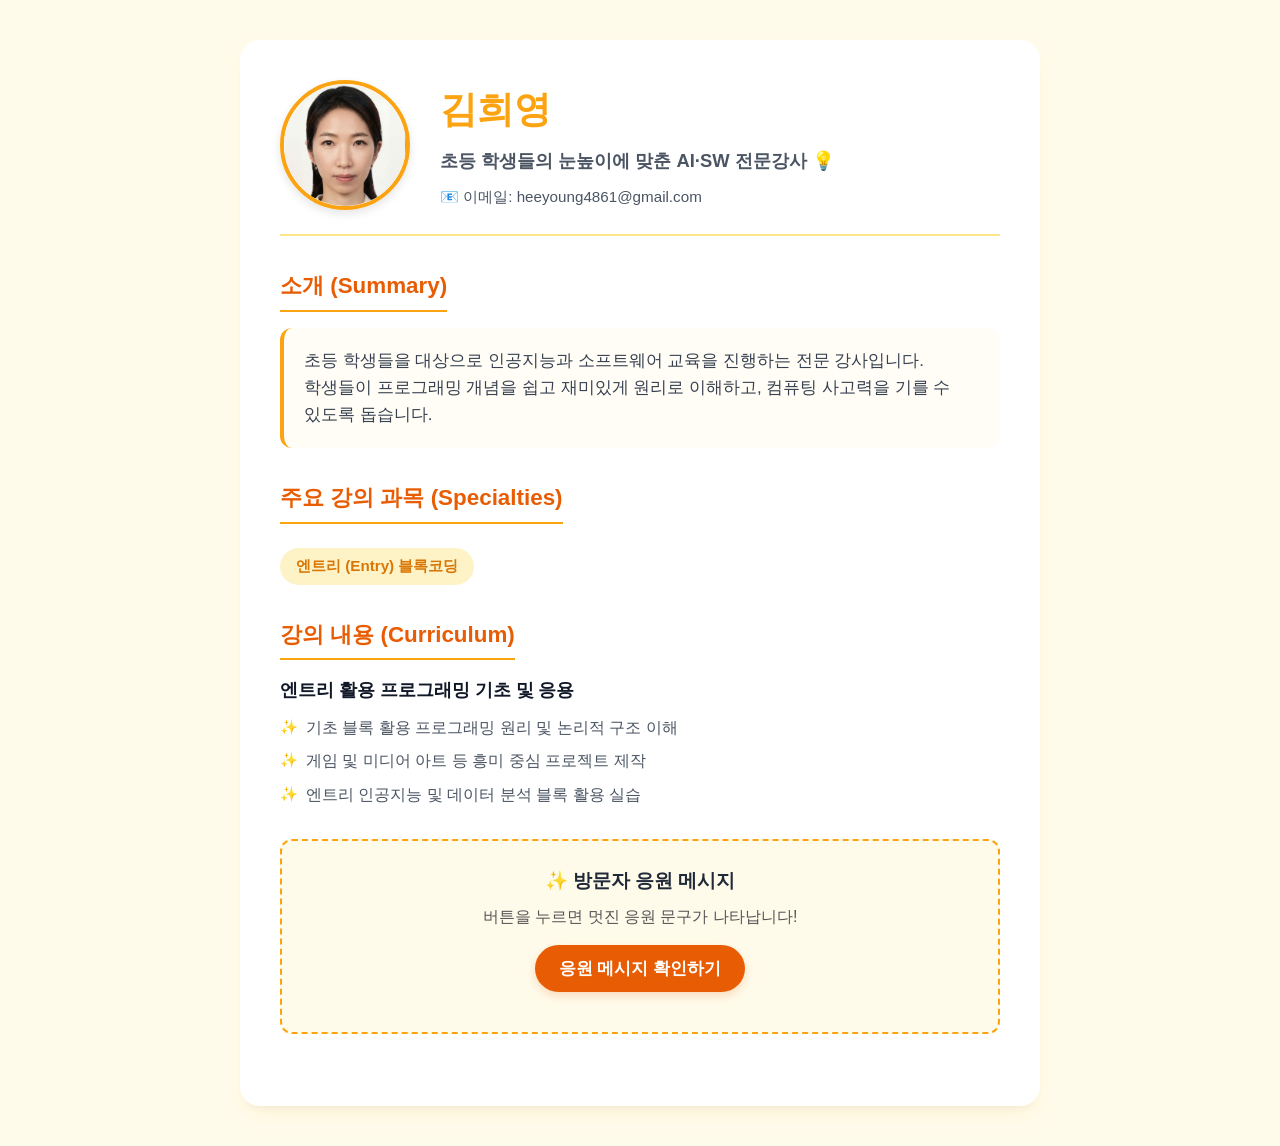
==== index.html @ ae610ac6 "Update index.html" ====
<!DOCTYPE html>
<html lang="ko">
<head>
    <meta charset="UTF-8">
    <meta name="viewport" content="width=device-width, initial-scale=1.0">
    <title>김희영 | AI·SW 전문강사 이력서</title>
    <style>
        :root {
            --primary-color: #fca311;
            --secondary-color: #e85d04;
            --text-color: #1f2937;
            --bg-color: #fffbeb;
            --card-bg: #ffffff;
            --border-color: #fde68a;
        }

        * {
            box-sizing: border-box;
            margin: 0;
            padding: 0;
            font-family: 'Pretendard', -apple-system, BlinkMacSystemFont, "Segoe UI", Roboto, sans-serif;
        }

        body {
            background-color: var(--bg-color);
            color: var(--text-color);
            line-height: 1.6;
            padding: 40px 20px;
        }

        .container {
            max-width: 800px;
            margin: 0 auto;
            background: var(--card-bg);
            padding: 40px;
            border-radius: 20px;
            box-shadow: 0 10px 25px -5px rgba(252, 163, 17, 0.1), 0 8px 10px -6px rgba(0, 0, 0, 0.05);
        }

        header {
            display: flex;
            align-items: center;
            gap: 30px;
            border-bottom: 2px solid var(--border-color);
            padding-bottom: 24px;
            margin-bottom: 32px;
        }

        .profile-img-container {
            width: 130px;
            height: 130px;
            flex-shrink: 0;
        }

        .profile-img {
            width: 100%;
            height: 100%;
            object-fit: cover;
            border-radius: 50%;
            border: 4px solid var(--primary-color);
            box-shadow: 0 4px 10px rgba(0, 0, 0, 0.1);
        }

        .profile-text h1 {
            font-size: 2.3rem;
            color: var(--primary-color);
            margin-bottom: 6px;
        }

        .profile-text p.subtitle {
            font-size: 1.15rem;
            color: #4b5563;
            font-weight: 600;
            margin-bottom: 10px;
        }

        .contact-info {
            display: flex;
            flex-wrap: wrap;
            gap: 16px;
            font-size: 0.95rem;
            color: #4b5563;
        }

        section {
            margin-bottom: 32px;
        }

        h2 {
            font-size: 1.4rem;
            color: var(--secondary-color);
            border-bottom: 2px solid var(--primary-color);
            padding-bottom: 6px;
            margin-bottom: 16px;
            display: inline-block;
        }

        .intro {
            font-size: 1.05rem;
            color: #374151;
            word-break: keep-all;
            background-color: #fffdf5;
            padding: 20px;
            border-radius: 12px;
            border-left: 4px solid var(--primary-color);
        }

        .tags {
            display: flex;
            flex-wrap: wrap;
            gap: 10px;
            margin-top: 8px;
        }

        .tag {
            background-color: #fef3c7;
            color: #d97706;
            padding: 6px 16px;
            border-radius: 20px;
            font-size: 0.95rem;
            font-weight: 600;
        }

        .item {
            margin-bottom: 16px;
        }

        .item-title {
            font-weight: bold;
            font-size: 1.1rem;
            color: #111827;
        }

        ul {
            list-style-type: none;
            padding-left: 0;
            color: #4b5563;
            font-size: 1rem;
            margin-top: 10px;
        }

        li {
            margin-bottom: 8px;
            display: flex;
            align-items: center;
            gap: 8px;
        }

        li:before {
            content: '✨';
            font-size: 0.9rem;
        }

        /* 양방향 버튼 스타일 */
        .interactive-box {
            text-align: center;
            background-color: #fffbeb;
            padding: 25px;
            border-radius: 12px;
            border: 2px dashed var(--primary-color);
            margin-top: 30px;
        }

        .interactive-btn {
            background-color: var(--secondary-color);
            color: white;
            border: none;
            padding: 12px 24px;
            font-size: 1.05rem;
            font-weight: bold;
            border-radius: 30px;
            cursor: pointer;
            transition: 0.2s;
            box-shadow: 0 4px 10px rgba(232, 93, 4, 0.2);
        }

        .interactive-btn:hover {
            background-color: #d04b02;
            transform: translateY(-2px);
        }

        #message {
            margin-top: 15px;
            font-size: 1.1rem;
            font-weight: bold;
            color: var(--secondary-color);
        }

        @media (max-width: 640px) {
            header {
                flex-direction: column;
                text-align: center;
            }
            .container {
                padding: 24px 16px;
            }
        }
    </style>
</head>
<body>

<div class="container">
    <header>
        <div class="profile-img-container">
            <img src="김희영증명사진.jpg" alt="김희영 프로필 사진" class="profile-img">
        </div>
        <div class="profile-text">
            <h1>김희영</h1>
            <p class="subtitle">초등 학생들의 눈높이에 맞춘 AI·SW 전문강사 💡</p>
            <div class="contact-info">
                <span>📧 이메일: heeyoung4861@gmail.com</span>
            </div>
        </div>
    </header>

    <section>
        <h2>소개 (Summary)</h2>
        <p class="intro">
            초등 학생들을 대상으로 인공지능과 소프트웨어 교육을 진행하는 전문 강사입니다. 
            학생들이 프로그래밍 개념을 쉽고 재미있게 원리로 이해하고, 컴퓨팅 사고력을 기를 수 있도록 돕습니다.
        </p>
    </section>

    <section>
        <h2>주요 강의 과목 (Specialties)</h2>
        <div class="tags">
            <span class="tag">엔트리 (Entry) 블록코딩</span>
        </div>
    </section>

    <section>
        <h2>강의 내용 (Curriculum)</h2>
        <div class="item">
            <span class="item-title">엔트리 활용 프로그래밍 기초 및 응용</span>
            <ul>
                <li>기초 블록 활용 프로그래밍 원리 및 논리적 구조 이해</li>
                <li>게임 및 미디어 아트 등 흥미 중심 프로젝트 제작</li>
                <li>엔트리 인공지능 및 데이터 분석 블록 활용 실습</li>
            </ul>
        </div>
    </section>

    <!-- 양방향 상호작용 영역 (JavaScript 체험) -->
    <section class="interactive-box">
        <h3>✨ 방문자 응원 메시지</h3>
        <p style="margin: 8px 0 15px 0; color: #555;">버튼을 누르면 멋진 응원 문구가 나타납니다!</p>
        <button class="interactive-btn" onclick="showMessage()">응원 메시지 확인하기</button>
        <div id="message"></div>
    </section>
</div>

<!-- 자바스크립트 코드 (양방향 동작 담당) -->
<script>
    function showMessage() {
        const messages = [
            "🎉 멋진 AI·SW 교육, 항상 응원합니다!",
            "💻 우리 아이들의 미래 코딩 선생님, 화이팅!",
            "🚀 상상력을 키워주는 최고의 수업이 될 거예요!",
            "⭐ 오늘도 즐겁고 유익한 하루 보내세요!"
        ];
        
        // 무작위로 문구 하나 선택
        const randomIndex = Math.floor(Math.random() * messages.length);
        
        // 화면의 #message 공간에 글자 띄우기
        document.getElementById("message").innerText = messages[randomIndex];
    }
</script>

</body>
</html>
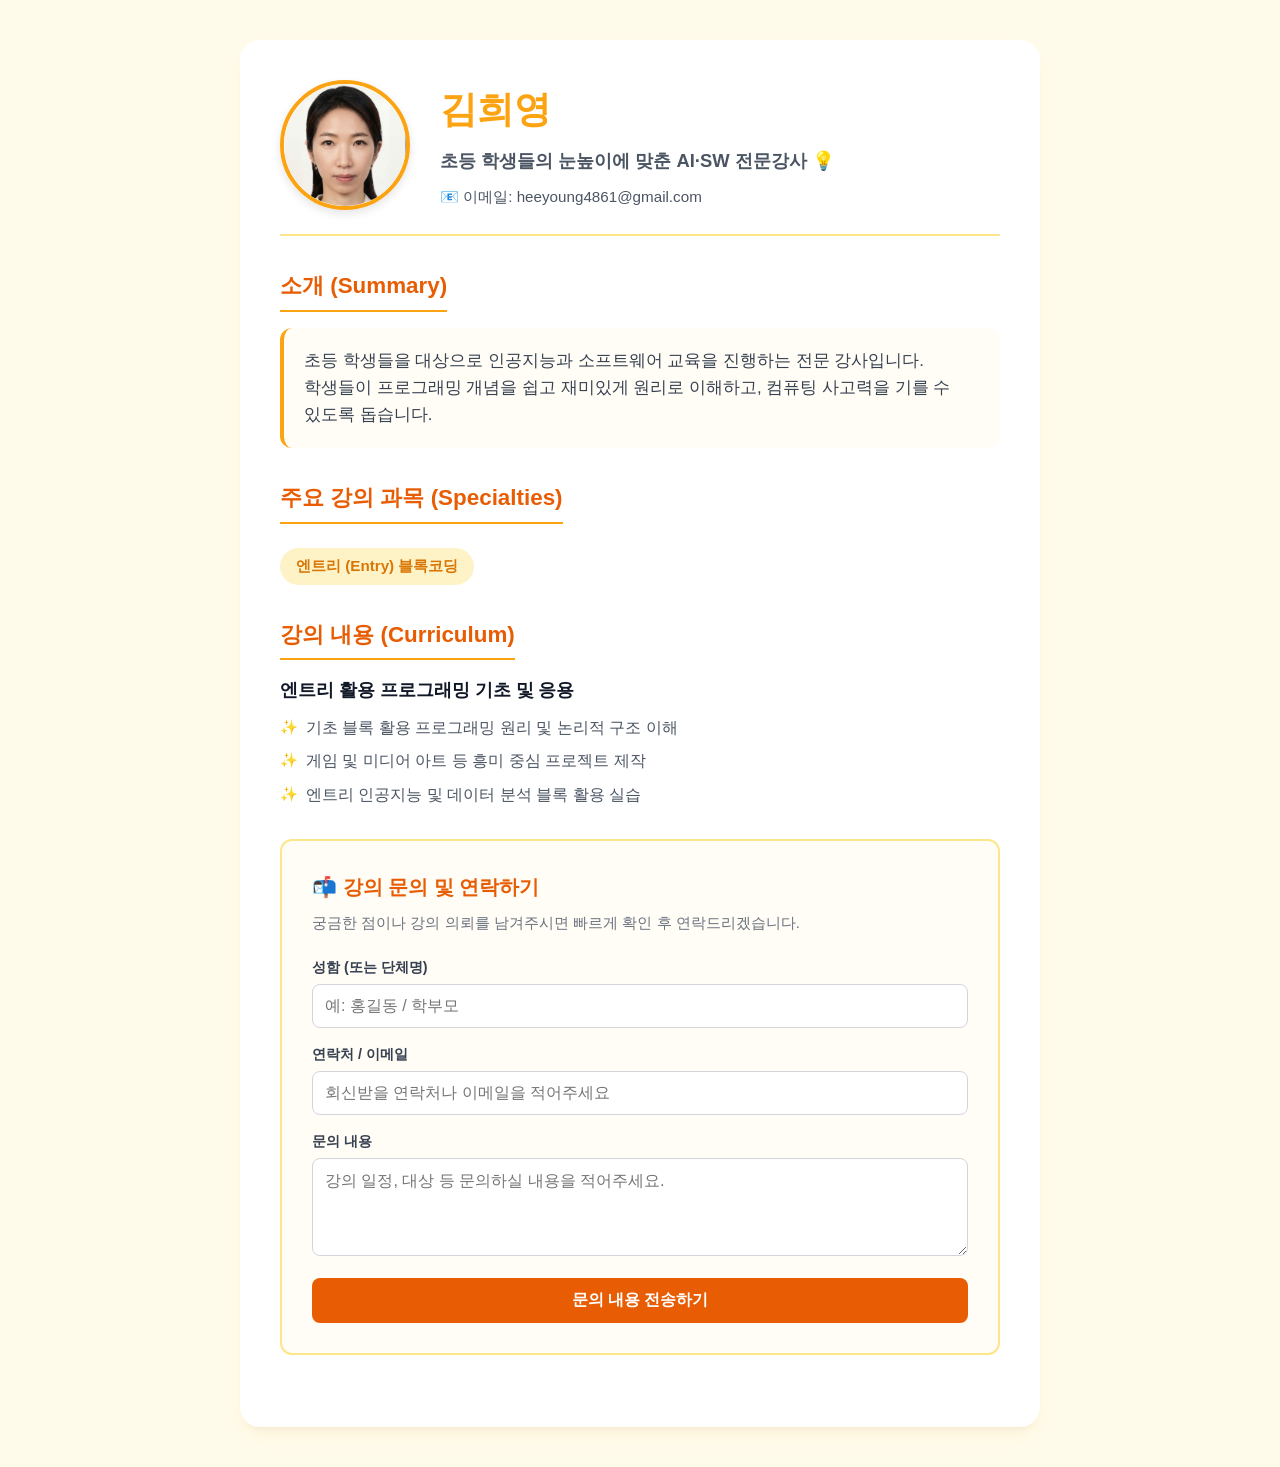
==== commit 2c8195d5: "Update index.html" ====
--- a/index.html
+++ b/index.html
@@ -151,39 +151,71 @@
             font-size: 0.9rem;
         }
 
-        /* 양방향 버튼 스타일 */
-        .interactive-box {
-            text-align: center;
-            background-color: #fffbeb;
-            padding: 25px;
+        /* 방문자 문의 폼 스타일 */
+        .contact-form-box {
+            background-color: #fffdf5;
+            padding: 30px;
             border-radius: 12px;
-            border: 2px dashed var(--primary-color);
+            border: 2px solid var(--border-color);
             margin-top: 30px;
         }
 
-        .interactive-btn {
+        .contact-form-box h3 {
+            color: var(--secondary-color);
+            margin-bottom: 8px;
+            font-size: 1.25rem;
+        }
+
+        .contact-form-box p {
+            color: #6b7280;
+            font-size: 0.95rem;
+            margin-bottom: 20px;
+        }
+
+        .form-group {
+            margin-bottom: 15px;
+        }
+
+        .form-group label {
+            display: block;
+            font-size: 0.9rem;
+            font-weight: bold;
+            color: #374151;
+            margin-bottom: 5px;
+        }
+
+        .form-group input, 
+        .form-group textarea {
+            width: 100%;
+            padding: 12px;
+            border: 1px solid #d1d5db;
+            border-radius: 8px;
+            font-size: 1rem;
+            outline: none;
+            transition: 0.2s;
+        }
+
+        .form-group input:focus, 
+        .form-group textarea:focus {
+            border-color: var(--primary-color);
+            box-shadow: 0 0 0 3px rgba(252, 163, 17, 0.15);
+        }
+
+        .submit-btn {
             background-color: var(--secondary-color);
             color: white;
             border: none;
             padding: 12px 24px;
-            font-size: 1.05rem;
+            font-size: 1rem;
             font-weight: bold;
-            border-radius: 30px;
+            border-radius: 8px;
             cursor: pointer;
+            width: 100%;
             transition: 0.2s;
-            box-shadow: 0 4px 10px rgba(232, 93, 4, 0.2);
-        }
-
-        .interactive-btn:hover {
+        }
+
+        .submit-btn:hover {
             background-color: #d04b02;
-            transform: translateY(-2px);
-        }
-
-        #message {
-            margin-top: 15px;
-            font-size: 1.1rem;
-            font-weight: bold;
-            color: var(--secondary-color);
         }
 
         @media (max-width: 640px) {
@@ -240,32 +272,35 @@
         </div>
     </section>
 
-    <!-- 양방향 상호작용 영역 (JavaScript 체험) -->
-    <section class="interactive-box">
-        <h3>✨ 방문자 응원 메시지</h3>
-        <p style="margin: 8px 0 15px 0; color: #555;">버튼을 누르면 멋진 응원 문구가 나타납니다!</p>
-        <button class="interactive-btn" onclick="showMessage()">응원 메시지 확인하기</button>
-        <div id="message"></div>
+    <!-- 방문자 문의/상담 신청 폼 영역 -->
+    <section class="contact-form-box">
+        <h3>📬 강의 문의 및 연락하기</h3>
+        <p>궁금한 점이나 강의 의뢰를 남겨주시면 빠르게 확인 후 연락드리겠습니다.</p>
+        
+        <!-- 
+          나중에 실제로 이메일을 받으려면 action="https://formspree.io/f/당신의고유주소" 형태로 연결하면 됩니다.
+          지금은 연습용 UI 형태로 구성해 두었습니다!
+        -->
+        <form action="#" method="POST">
+            <div class="form-group">
+                <label for="name">성함 (또는 단체명)</label>
+                <input type="text" id="name" name="name" placeholder="예: 홍길동 / 학부모" required>
+            </div>
+            
+            <div class="form-group">
+                <label for="email">연락처 / 이메일</label>
+                <input type="text" id="email" name="email" placeholder="회신받을 연락처나 이메일을 적어주세요" required>
+            </div>
+            
+            <div class="form-group">
+                <label for="message">문의 내용</label>
+                <textarea id="message" name="message" rows="4" placeholder="강의 일정, 대상 등 문의하실 내용을 적어주세요." required></textarea>
+            </div>
+            
+            <button type="submit" class="submit-btn">문의 내용 전송하기</button>
+        </form>
     </section>
 </div>
 
-<!-- 자바스크립트 코드 (양방향 동작 담당) -->
-<script>
-    function showMessage() {
-        const messages = [
-            "🎉 멋진 AI·SW 교육, 항상 응원합니다!",
-            "💻 우리 아이들의 미래 코딩 선생님, 화이팅!",
-            "🚀 상상력을 키워주는 최고의 수업이 될 거예요!",
-            "⭐ 오늘도 즐겁고 유익한 하루 보내세요!"
-        ];
-        
-        // 무작위로 문구 하나 선택
-        const randomIndex = Math.floor(Math.random() * messages.length);
-        
-        // 화면의 #message 공간에 글자 띄우기
-        document.getElementById("message").innerText = messages[randomIndex];
-    }
-</script>
-
 </body>
 </html>
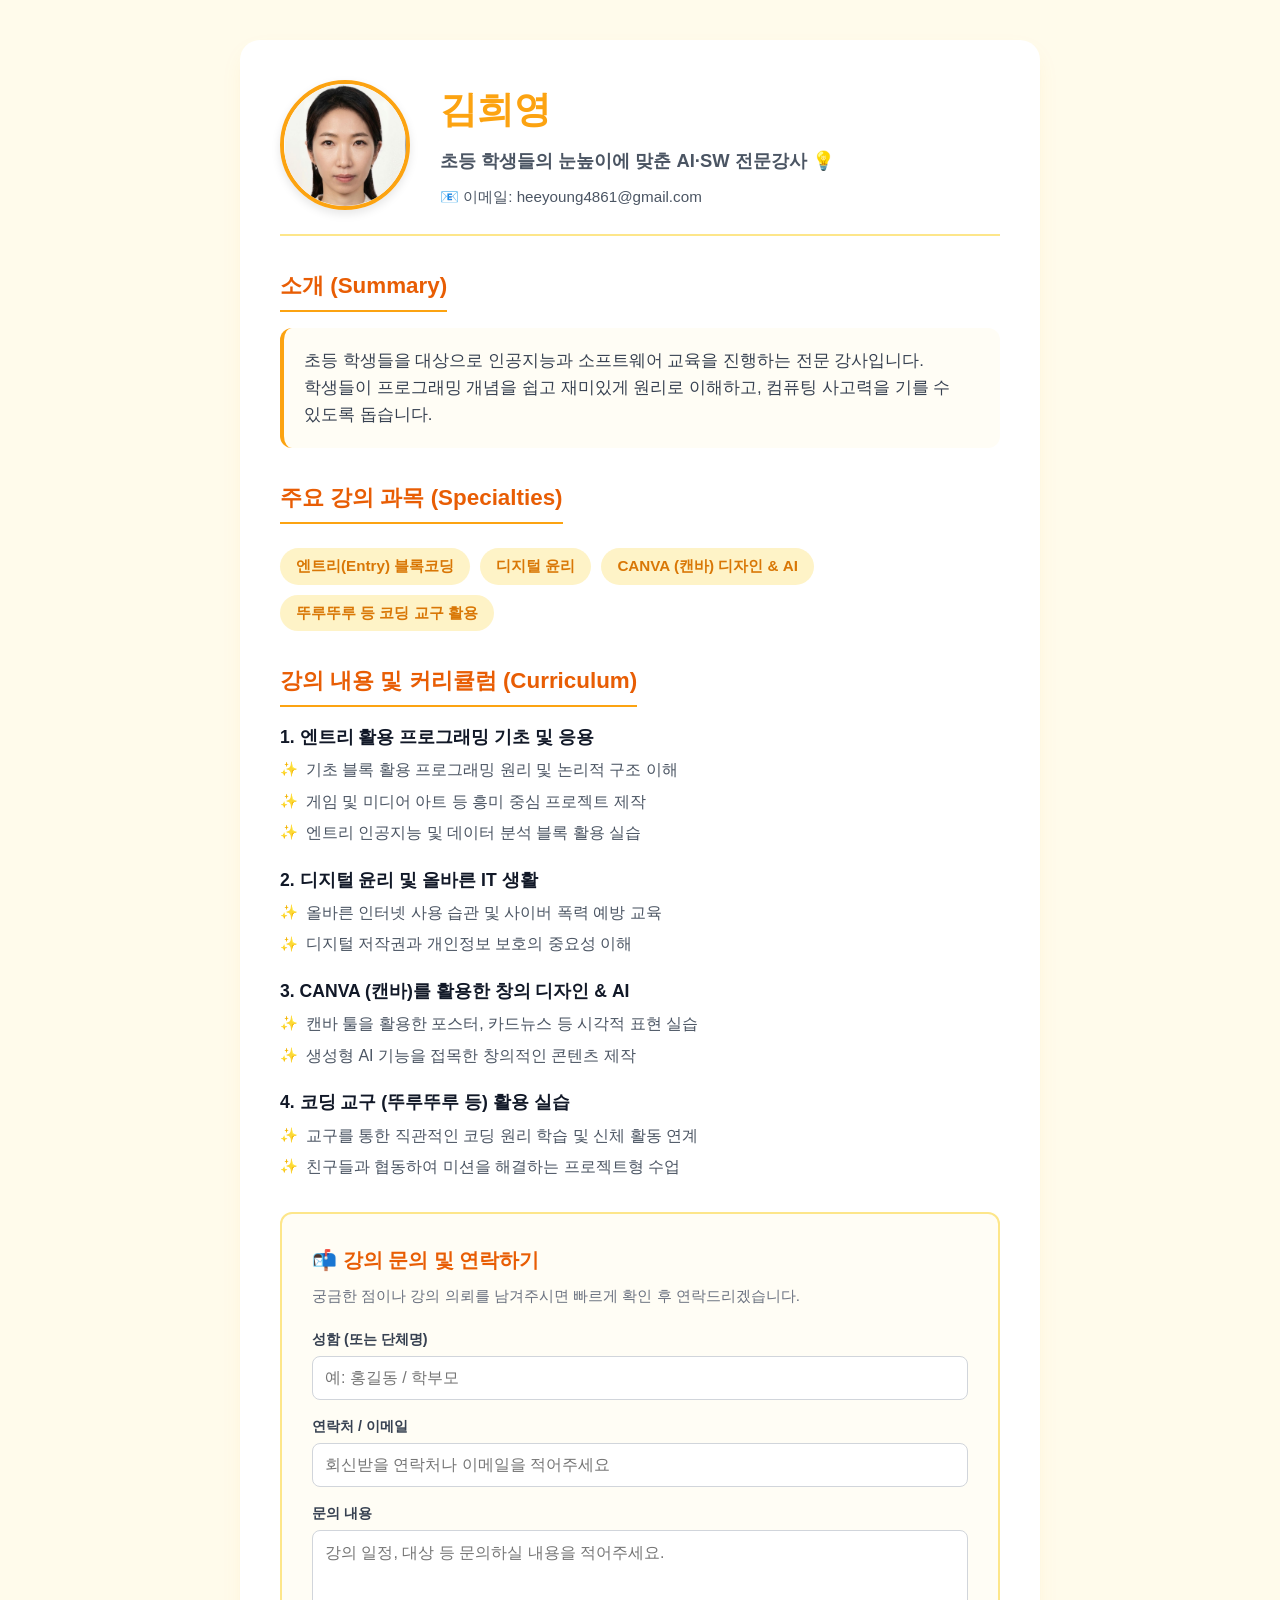
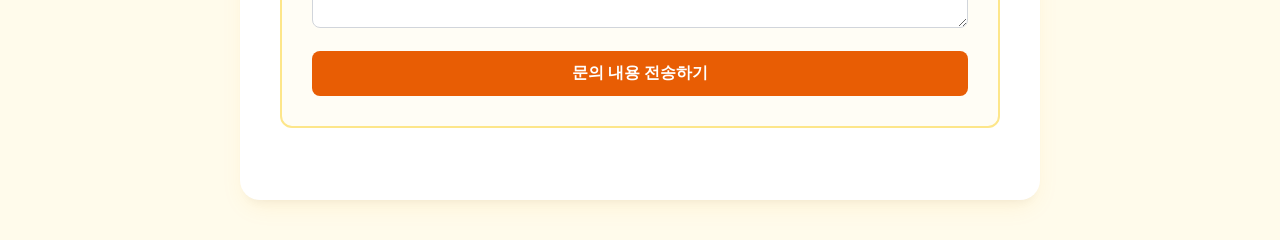
==== commit 130e210f: "Update index.html" ====
--- a/index.html
+++ b/index.html
@@ -22,6 +22,7 @@
         }
 
         body {
+            background-button-color: var(--bg-color);
             background-color: var(--bg-color);
             color: var(--text-color);
             line-height: 1.6;
@@ -122,13 +123,15 @@
         }
 
         .item {
-            margin-bottom: 16px;
+            margin-bottom: 20px;
         }
 
         .item-title {
             font-weight: bold;
             font-size: 1.1rem;
             color: #111827;
+            margin-bottom: 6px;
+            display: block;
         }
 
         ul {
@@ -136,11 +139,10 @@
             padding-left: 0;
             color: #4b5563;
             font-size: 1rem;
-            margin-top: 10px;
         }
 
         li {
-            margin-bottom: 8px;
+            margin-bottom: 6px;
             display: flex;
             align-items: center;
             gap: 8px;
@@ -256,31 +258,55 @@
     <section>
         <h2>주요 강의 과목 (Specialties)</h2>
         <div class="tags">
-            <span class="tag">엔트리 (Entry) 블록코딩</span>
+            <span class="tag">엔트리(Entry) 블록코딩</span>
+            <span class="tag">디지털 윤리</span>
+            <span class="tag">CANVA (캔바) 디자인 & AI</span>
+            <span class="tag">뚜루뚜루 등 코딩 교구 활용</span>
         </div>
     </section>
 
     <section>
-        <h2>강의 내용 (Curriculum)</h2>
+        <h2>강의 내용 및 커리큘럼 (Curriculum)</h2>
+        
         <div class="item">
-            <span class="item-title">엔트리 활용 프로그래밍 기초 및 응용</span>
+            <span class="item-title">1. 엔트리 활용 프로그래밍 기초 및 응용</span>
             <ul>
                 <li>기초 블록 활용 프로그래밍 원리 및 논리적 구조 이해</li>
                 <li>게임 및 미디어 아트 등 흥미 중심 프로젝트 제작</li>
                 <li>엔트리 인공지능 및 데이터 분석 블록 활용 실습</li>
             </ul>
         </div>
+
+        <div class="item">
+            <span class="item-title">2. 디지털 윤리 및 올바른 IT 생활</span>
+            <ul>
+                <li>올바른 인터넷 사용 습관 및 사이버 폭력 예방 교육</li>
+                <li>디지털 저작권과 개인정보 보호의 중요성 이해</li>
+            </ul>
+        </div>
+
+        <div class="item">
+            <span class="item-title">3. CANVA (캔바)를 활용한 창의 디자인 & AI</span>
+            <ul>
+                <li>캔바 툴을 활용한 포스터, 카드뉴스 등 시각적 표현 실습</li>
+                <li>생성형 AI 기능을 접목한 창의적인 콘텐츠 제작</li>
+            </ul>
+        </div>
+
+        <div class="item">
+            <span class="item-title">4. 코딩 교구 (뚜루뚜루 등) 활용 실습</span>
+            <ul>
+                <li>교구를 통한 직관적인 코딩 원리 학습 및 신체 활동 연계</li>
+                <li>친구들과 협동하여 미션을 해결하는 프로젝트형 수업</li>
+            </ul>
+        </div>
     </section>
 
-    <!-- 방문자 문의/상담 신청 폼 영역 -->
+    <!-- 방문자 문의/상담 신청 폼 -->
     <section class="contact-form-box">
         <h3>📬 강의 문의 및 연락하기</h3>
         <p>궁금한 점이나 강의 의뢰를 남겨주시면 빠르게 확인 후 연락드리겠습니다.</p>
         
-        <!-- 
-          나중에 실제로 이메일을 받으려면 action="https://formspree.io/f/당신의고유주소" 형태로 연결하면 됩니다.
-          지금은 연습용 UI 형태로 구성해 두었습니다!
-        -->
         <form action="#" method="POST">
             <div class="form-group">
                 <label for="name">성함 (또는 단체명)</label>
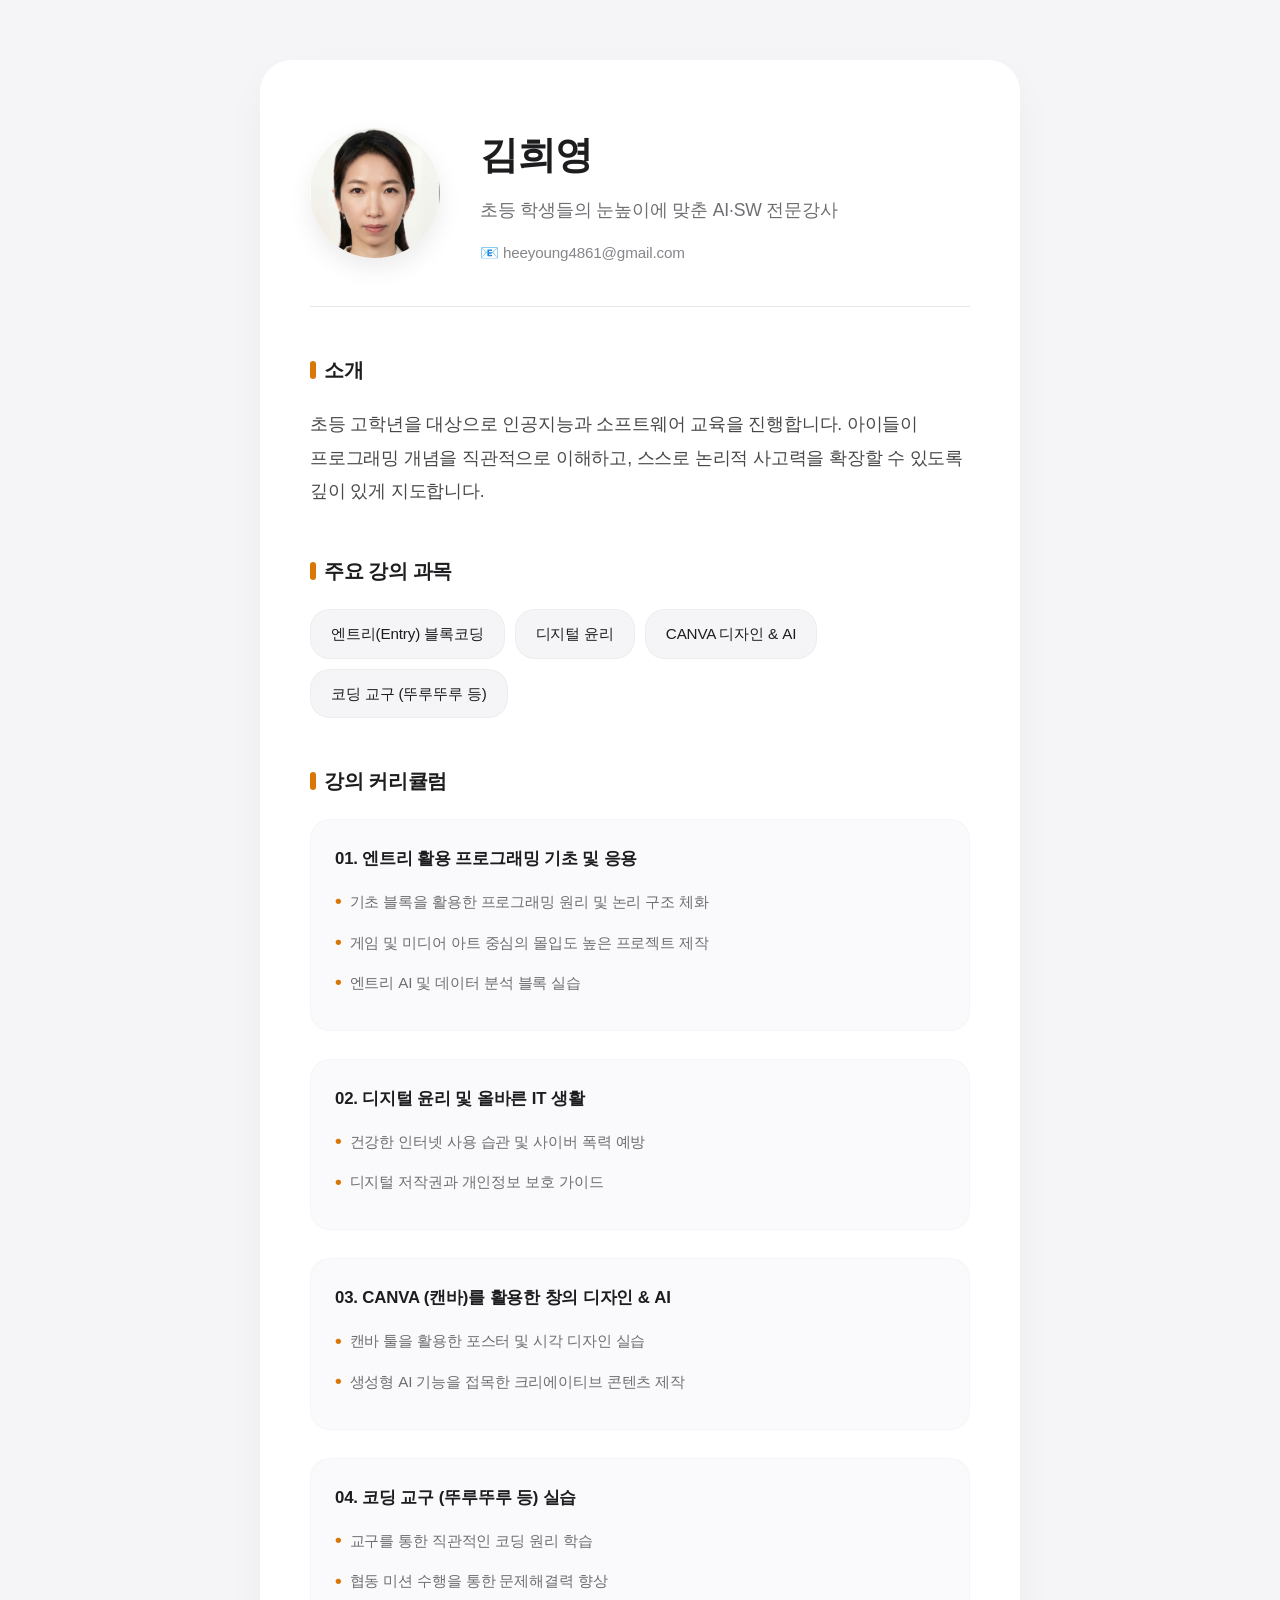
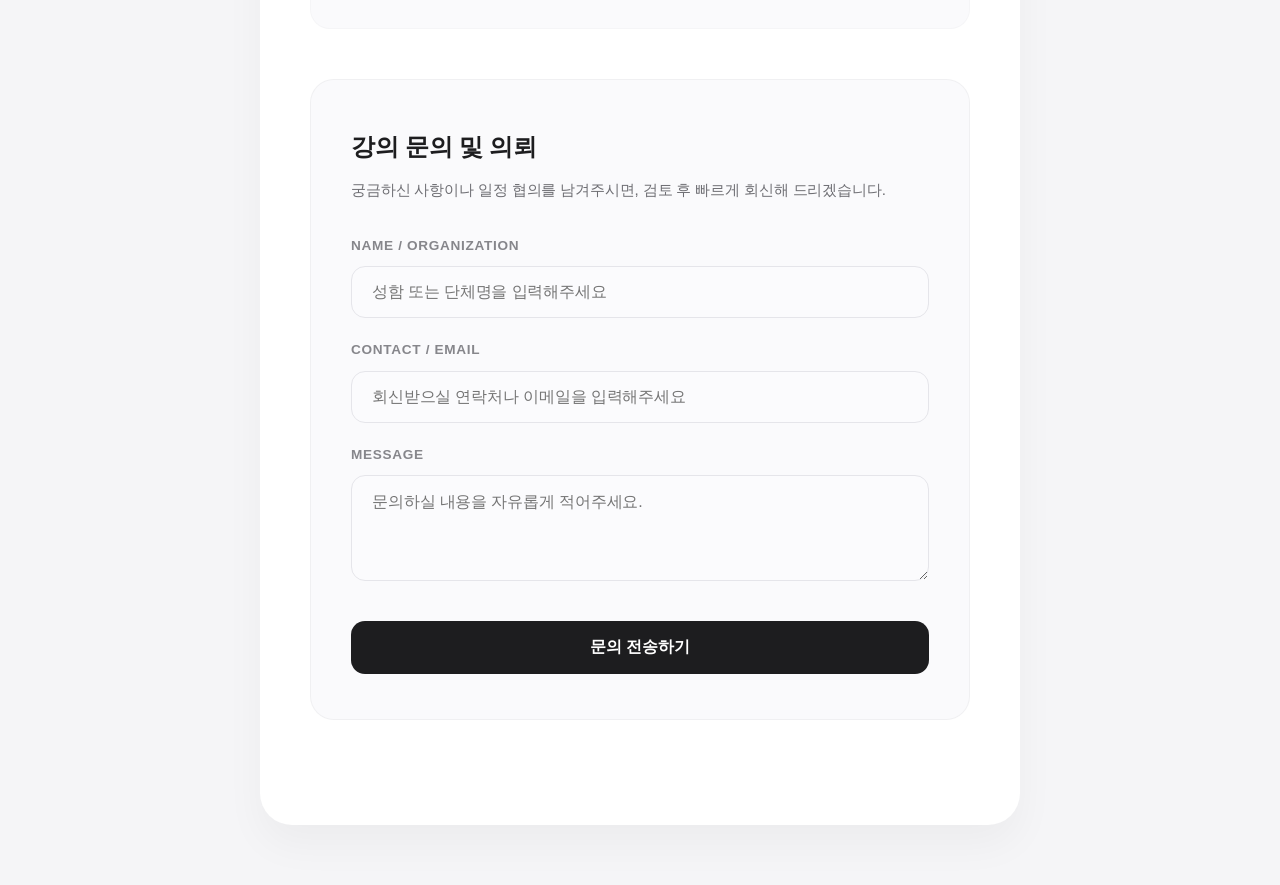
==== commit 35ac61ab: "Refactor index.html and link external stylesheet Updated the HTML structure and styles for the resum" ====
--- a/index.html
+++ b/index.html
@@ -4,232 +4,7 @@
     <meta charset="UTF-8">
     <meta name="viewport" content="width=device-width, initial-scale=1.0">
     <title>김희영 | AI·SW 전문강사 이력서</title>
-    <style>
-        :root {
-            --primary-color: #fca311;
-            --secondary-color: #e85d04;
-            --text-color: #1f2937;
-            --bg-color: #fffbeb;
-            --card-bg: #ffffff;
-            --border-color: #fde68a;
-        }
-
-        * {
-            box-sizing: border-box;
-            margin: 0;
-            padding: 0;
-            font-family: 'Pretendard', -apple-system, BlinkMacSystemFont, "Segoe UI", Roboto, sans-serif;
-        }
-
-        body {
-            background-button-color: var(--bg-color);
-            background-color: var(--bg-color);
-            color: var(--text-color);
-            line-height: 1.6;
-            padding: 40px 20px;
-        }
-
-        .container {
-            max-width: 800px;
-            margin: 0 auto;
-            background: var(--card-bg);
-            padding: 40px;
-            border-radius: 20px;
-            box-shadow: 0 10px 25px -5px rgba(252, 163, 17, 0.1), 0 8px 10px -6px rgba(0, 0, 0, 0.05);
-        }
-
-        header {
-            display: flex;
-            align-items: center;
-            gap: 30px;
-            border-bottom: 2px solid var(--border-color);
-            padding-bottom: 24px;
-            margin-bottom: 32px;
-        }
-
-        .profile-img-container {
-            width: 130px;
-            height: 130px;
-            flex-shrink: 0;
-        }
-
-        .profile-img {
-            width: 100%;
-            height: 100%;
-            object-fit: cover;
-            border-radius: 50%;
-            border: 4px solid var(--primary-color);
-            box-shadow: 0 4px 10px rgba(0, 0, 0, 0.1);
-        }
-
-        .profile-text h1 {
-            font-size: 2.3rem;
-            color: var(--primary-color);
-            margin-bottom: 6px;
-        }
-
-        .profile-text p.subtitle {
-            font-size: 1.15rem;
-            color: #4b5563;
-            font-weight: 600;
-            margin-bottom: 10px;
-        }
-
-        .contact-info {
-            display: flex;
-            flex-wrap: wrap;
-            gap: 16px;
-            font-size: 0.95rem;
-            color: #4b5563;
-        }
-
-        section {
-            margin-bottom: 32px;
-        }
-
-        h2 {
-            font-size: 1.4rem;
-            color: var(--secondary-color);
-            border-bottom: 2px solid var(--primary-color);
-            padding-bottom: 6px;
-            margin-bottom: 16px;
-            display: inline-block;
-        }
-
-        .intro {
-            font-size: 1.05rem;
-            color: #374151;
-            word-break: keep-all;
-            background-color: #fffdf5;
-            padding: 20px;
-            border-radius: 12px;
-            border-left: 4px solid var(--primary-color);
-        }
-
-        .tags {
-            display: flex;
-            flex-wrap: wrap;
-            gap: 10px;
-            margin-top: 8px;
-        }
-
-        .tag {
-            background-color: #fef3c7;
-            color: #d97706;
-            padding: 6px 16px;
-            border-radius: 20px;
-            font-size: 0.95rem;
-            font-weight: 600;
-        }
-
-        .item {
-            margin-bottom: 20px;
-        }
-
-        .item-title {
-            font-weight: bold;
-            font-size: 1.1rem;
-            color: #111827;
-            margin-bottom: 6px;
-            display: block;
-        }
-
-        ul {
-            list-style-type: none;
-            padding-left: 0;
-            color: #4b5563;
-            font-size: 1rem;
-        }
-
-        li {
-            margin-bottom: 6px;
-            display: flex;
-            align-items: center;
-            gap: 8px;
-        }
-
-        li:before {
-            content: '✨';
-            font-size: 0.9rem;
-        }
-
-        /* 방문자 문의 폼 스타일 */
-        .contact-form-box {
-            background-color: #fffdf5;
-            padding: 30px;
-            border-radius: 12px;
-            border: 2px solid var(--border-color);
-            margin-top: 30px;
-        }
-
-        .contact-form-box h3 {
-            color: var(--secondary-color);
-            margin-bottom: 8px;
-            font-size: 1.25rem;
-        }
-
-        .contact-form-box p {
-            color: #6b7280;
-            font-size: 0.95rem;
-            margin-bottom: 20px;
-        }
-
-        .form-group {
-            margin-bottom: 15px;
-        }
-
-        .form-group label {
-            display: block;
-            font-size: 0.9rem;
-            font-weight: bold;
-            color: #374151;
-            margin-bottom: 5px;
-        }
-
-        .form-group input, 
-        .form-group textarea {
-            width: 100%;
-            padding: 12px;
-            border: 1px solid #d1d5db;
-            border-radius: 8px;
-            font-size: 1rem;
-            outline: none;
-            transition: 0.2s;
-        }
-
-        .form-group input:focus, 
-        .form-group textarea:focus {
-            border-color: var(--primary-color);
-            box-shadow: 0 0 0 3px rgba(252, 163, 17, 0.15);
-        }
-
-        .submit-btn {
-            background-color: var(--secondary-color);
-            color: white;
-            border: none;
-            padding: 12px 24px;
-            font-size: 1rem;
-            font-weight: bold;
-            border-radius: 8px;
-            cursor: pointer;
-            width: 100%;
-            transition: 0.2s;
-        }
-
-        .submit-btn:hover {
-            background-color: #d04b02;
-        }
-
-        @media (max-width: 640px) {
-            header {
-                flex-direction: column;
-                text-align: center;
-            }
-            .container {
-                padding: 24px 16px;
-            }
-        }
-    </style>
+    <link rel="stylesheet" href="style.css">
 </head>
 <body>
 
@@ -240,90 +15,90 @@
         </div>
         <div class="profile-text">
             <h1>김희영</h1>
-            <p class="subtitle">초등 학생들의 눈높이에 맞춘 AI·SW 전문강사 💡</p>
+            <p class="subtitle">초등 학생들의 눈높이에 맞춘 AI·SW 전문강사</p>
             <div class="contact-info">
-                <span>📧 이메일: heeyoung4861@gmail.com</span>
+                <span>📧 heeyoung4861@gmail.com</span>
             </div>
         </div>
     </header>
 
     <section>
-        <h2>소개 (Summary)</h2>
+        <h2>소개</h2>
         <p class="intro">
-            초등 학생들을 대상으로 인공지능과 소프트웨어 교육을 진행하는 전문 강사입니다. 
-            학생들이 프로그래밍 개념을 쉽고 재미있게 원리로 이해하고, 컴퓨팅 사고력을 기를 수 있도록 돕습니다.
+            초등 고학년을 대상으로 인공지능과 소프트웨어 교육을 진행합니다. 
+            아이들이 프로그래밍 개념을 직관적으로 이해하고, 스스로 논리적 사고력을 확장할 수 있도록 깊이 있게 지도합니다.
         </p>
     </section>
 
     <section>
-        <h2>주요 강의 과목 (Specialties)</h2>
+        <h2>주요 강의 과목</h2>
         <div class="tags">
             <span class="tag">엔트리(Entry) 블록코딩</span>
             <span class="tag">디지털 윤리</span>
-            <span class="tag">CANVA (캔바) 디자인 & AI</span>
-            <span class="tag">뚜루뚜루 등 코딩 교구 활용</span>
+            <span class="tag">CANVA 디자인 & AI</span>
+            <span class="tag">코딩 교구 (뚜루뚜루 등)</span>
         </div>
     </section>
 
     <section>
-        <h2>강의 내용 및 커리큘럼 (Curriculum)</h2>
+        <h2>강의 커리큘럼</h2>
         
         <div class="item">
-            <span class="item-title">1. 엔트리 활용 프로그래밍 기초 및 응용</span>
+            <span class="item-title">01. 엔트리 활용 프로그래밍 기초 및 응용</span>
             <ul>
-                <li>기초 블록 활용 프로그래밍 원리 및 논리적 구조 이해</li>
-                <li>게임 및 미디어 아트 등 흥미 중심 프로젝트 제작</li>
-                <li>엔트리 인공지능 및 데이터 분석 블록 활용 실습</li>
+                <li>기초 블록을 활용한 프로그래밍 원리 및 논리 구조 체화</li>
+                <li>게임 및 미디어 아트 중심의 몰입도 높은 프로젝트 제작</li>
+                <li>엔트리 AI 및 데이터 분석 블록 실습</li>
             </ul>
         </div>
 
         <div class="item">
-            <span class="item-title">2. 디지털 윤리 및 올바른 IT 생활</span>
+            <span class="item-title">02. 디지털 윤리 및 올바른 IT 생활</span>
             <ul>
-                <li>올바른 인터넷 사용 습관 및 사이버 폭력 예방 교육</li>
-                <li>디지털 저작권과 개인정보 보호의 중요성 이해</li>
+                <li>건강한 인터넷 사용 습관 및 사이버 폭력 예방</li>
+                <li>디지털 저작권과 개인정보 보호 가이드</li>
             </ul>
         </div>
 
         <div class="item">
-            <span class="item-title">3. CANVA (캔바)를 활용한 창의 디자인 & AI</span>
+            <span class="item-title">03. CANVA (캔바)를 활용한 창의 디자인 & AI</span>
             <ul>
-                <li>캔바 툴을 활용한 포스터, 카드뉴스 등 시각적 표현 실습</li>
-                <li>생성형 AI 기능을 접목한 창의적인 콘텐츠 제작</li>
+                <li>캔바 툴을 활용한 포스터 및 시각 디자인 실습</li>
+                <li>생성형 AI 기능을 접목한 크리에이티브 콘텐츠 제작</li>
             </ul>
         </div>
 
         <div class="item">
-            <span class="item-title">4. 코딩 교구 (뚜루뚜루 등) 활용 실습</span>
+            <span class="item-title">04. 코딩 교구 (뚜루뚜루 등) 실습</span>
             <ul>
-                <li>교구를 통한 직관적인 코딩 원리 학습 및 신체 활동 연계</li>
-                <li>친구들과 협동하여 미션을 해결하는 프로젝트형 수업</li>
+                <li>교구를 통한 직관적인 코딩 원리 학습</li>
+                <li>협동 미션 수행을 통한 문제해결력 향상</li>
             </ul>
         </div>
     </section>
 
-    <!-- 방문자 문의/상담 신청 폼 -->
+    <!-- 애플 스타일 프리미엄 문의 폼 -->
     <section class="contact-form-box">
-        <h3>📬 강의 문의 및 연락하기</h3>
-        <p>궁금한 점이나 강의 의뢰를 남겨주시면 빠르게 확인 후 연락드리겠습니다.</p>
+        <h3>강의 문의 및 의뢰</h3>
+        <p>궁금하신 사항이나 일정 협의를 남겨주시면, 검토 후 빠르게 회신해 드리겠습니다.</p>
         
         <form action="#" method="POST">
             <div class="form-group">
-                <label for="name">성함 (또는 단체명)</label>
-                <input type="text" id="name" name="name" placeholder="예: 홍길동 / 학부모" required>
+                <label for="name">Name / Organization</label>
+                <input type="text" id="name" name="name" placeholder="성함 또는 단체명을 입력해주세요" required>
             </div>
             
             <div class="form-group">
-                <label for="email">연락처 / 이메일</label>
-                <input type="text" id="email" name="email" placeholder="회신받을 연락처나 이메일을 적어주세요" required>
+                <label for="email">Contact / Email</label>
+                <input type="text" id="email" name="email" placeholder="회신받으실 연락처나 이메일을 입력해주세요" required>
             </div>
             
             <div class="form-group">
-                <label for="message">문의 내용</label>
-                <textarea id="message" name="message" rows="4" placeholder="강의 일정, 대상 등 문의하실 내용을 적어주세요." required></textarea>
+                <label for="message">Message</label>
+                <textarea id="message" name="message" rows="4" placeholder="문의하실 내용을 자유롭게 적어주세요." required></textarea>
             </div>
             
-            <button type="submit" class="submit-btn">문의 내용 전송하기</button>
+            <button type="submit" class="submit-btn">문의 전송하기</button>
         </form>
     </section>
 </div>
--- a/style.css
+++ b/style.css
@@ -0,0 +1,254 @@
+:root {
+    --primary-color: #d97706;       /* 따뜻하고 세련된 앰버/코랄 톤 */
+    --accent-color: #b45309;
+    --text-color: #1d1d1f;          /* 애플 스타일 다크 그레이 (눈이 편안함) */
+    --bg-color: #f5f5f7;            /* 애플 특유의 은은한 실버/아이보리 배경 */
+    --card-bg: #ffffff;
+    --border-color: #e5e5ea;        /* 부드러운 라인 */
+    --input-bg: #fbfbfd;            /* 입력창 배경 (미세하게 따뜻한 화이트) */
+}
+
+* {
+    box-sizing: border-box;
+    margin: 0;
+    padding: 0;
+    font-family: 'Pretendard', -apple-system, BlinkMacSystemFont, "Segoe UI", Roboto, sans-serif;
+    letter-spacing: -0.01em;
+}
+
+body {
+    background-color: var(--bg-color);
+    color: var(--text-color);
+    line-height: 1.8;
+    padding: 60px 20px;
+}
+
+.container {
+    max-width: 760px;
+    margin: 0 auto;
+    background: var(--card-bg);
+    padding: 60px 50px;
+    border-radius: 32px;
+    box-shadow: 0 20px 40px rgba(0, 0, 0, 0.04);
+}
+
+/* 프로필 헤더 (여유롭고 깔끔한 배치) */
+header {
+    display: flex;
+    align-items: center;
+    gap: 40px;
+    border-bottom: 1px solid var(--border-color);
+    padding-bottom: 40px;
+    margin-bottom: 45px;
+}
+
+.profile-img-container {
+    width: 130px;
+    height: 130px;
+    flex-shrink: 0;
+}
+
+.profile-img {
+    width: 100%;
+    height: 100%;
+    object-fit: cover;
+    border-radius: 50%;
+    box-shadow: 0 10px 25px rgba(0, 0, 0, 0.08);
+}
+
+.profile-text h1 {
+    font-size: 2.4rem;
+    color: var(--text-color);
+    margin-bottom: 6px;
+    font-weight: 700;
+}
+
+.profile-text p.subtitle {
+    font-size: 1.1rem;
+    color: #6e6e73;
+    font-weight: 400;
+    margin-bottom: 12px;
+}
+
+.contact-info {
+    font-size: 0.95rem;
+    color: #86868b;
+}
+
+section {
+    margin-bottom: 45px;
+}
+
+h2 {
+    font-size: 1.25rem;
+    color: var(--text-color);
+    margin-bottom: 20px;
+    font-weight: 600;
+    letter-spacing: -0.02em;
+    display: flex;
+    align-items: center;
+    gap: 8px;
+}
+
+h2::before {
+    content: '';
+    display: inline-block;
+    width: 6px;
+    height: 18px;
+    background-color: var(--primary-color);
+    border-radius: 3px;
+}
+
+.intro {
+    font-size: 1.1rem;
+    color: #48484a;
+    word-break: keep-all;
+    line-height: 1.9;
+    font-weight: 400;
+}
+
+.tags {
+    display: flex;
+    flex-wrap: wrap;
+    gap: 10px;
+}
+
+.tag {
+    background-color: #f5f5f7;
+    color: #1d1d1f;
+    padding: 10px 20px;
+    border-radius: 20px;
+    font-size: 0.95rem;
+    font-weight: 500;
+    border: 1px solid rgba(0, 0, 0, 0.03);
+    transition: 0.2s;
+}
+
+.tag:hover {
+    background-color: #ebebf0;
+}
+
+.item {
+    margin-bottom: 28px;
+    background: #fafafc;
+    padding: 24px;
+    border-radius: 20px;
+    border: 1px solid rgba(0, 0, 0, 0.02);
+}
+
+.item-title {
+    font-weight: 600;
+    font-size: 1.05rem;
+    color: #1d1d1f;
+    margin-bottom: 10px;
+    display: block;
+}
+
+ul {
+    list-style-type: none;
+    padding-left: 0;
+    color: #6e6e73;
+    font-size: 0.95rem;
+}
+
+li {
+    margin-bottom: 6px;
+    display: flex;
+    align-items: center;
+    gap: 8px;
+}
+
+li:before {
+    content: '•';
+    color: var(--primary-color);
+    font-weight: bold;
+    font-size: 1.2rem;
+}
+
+/* 🍏 애플 스타일 고급 문의 폼 */
+.contact-form-box {
+    background: #fafafc;
+    padding: 45px 40px;
+    border-radius: 24px;
+    border: 1px solid rgba(0, 0, 0, 0.04);
+    margin-top: 50px;
+}
+
+.contact-form-box h3 {
+    font-size: 1.5rem;
+    color: var(--text-color);
+    margin-bottom: 8px;
+    font-weight: 700;
+}
+
+.contact-form-box p {
+    color: #6e6e73;
+    font-size: 0.95rem;
+    margin-bottom: 30px;
+}
+
+.form-group {
+    margin-bottom: 20px;
+}
+
+.form-group label {
+    display: block;
+    font-size: 0.85rem;
+    font-weight: 600;
+    color: #86868b;
+    margin-bottom: 8px;
+    text-transform: uppercase;
+    letter-spacing: 0.05em;
+}
+
+.form-group input, 
+.form-group textarea {
+    width: 100%;
+    padding: 16px 20px;
+    border: 1px solid var(--border-color);
+    border-radius: 14px;
+    font-size: 1rem;
+    outline: none;
+    background-color: var(--input-bg);
+    color: var(--text-color);
+    transition: all 0.3s ease;
+}
+
+.form-group input:focus, 
+.form-group textarea:focus {
+    border-color: var(--primary-color);
+    background-color: #ffffff;
+    box-shadow: 0 0 0 4px rgba(217, 119, 6, 0.1);
+}
+
+.submit-btn {
+    background-color: var(--text-color);
+    color: white;
+    border: none;
+    padding: 16px;
+    font-size: 1rem;
+    font-weight: 600;
+    border-radius: 14px;
+    cursor: pointer;
+    width: 100%;
+    transition: all 0.3s ease;
+    margin-top: 10px;
+}
+
+.submit-btn:hover {
+    background-color: #3a3a3c;
+    transform: translateY(-1px);
+}
+
+@media (max-width: 640px) {
+    header {
+        flex-direction: column;
+        text-align: center;
+    }
+    .container {
+        padding: 30px 20px;
+    }
+    .contact-form-box {
+        padding: 30px 20px;
+    }
+}
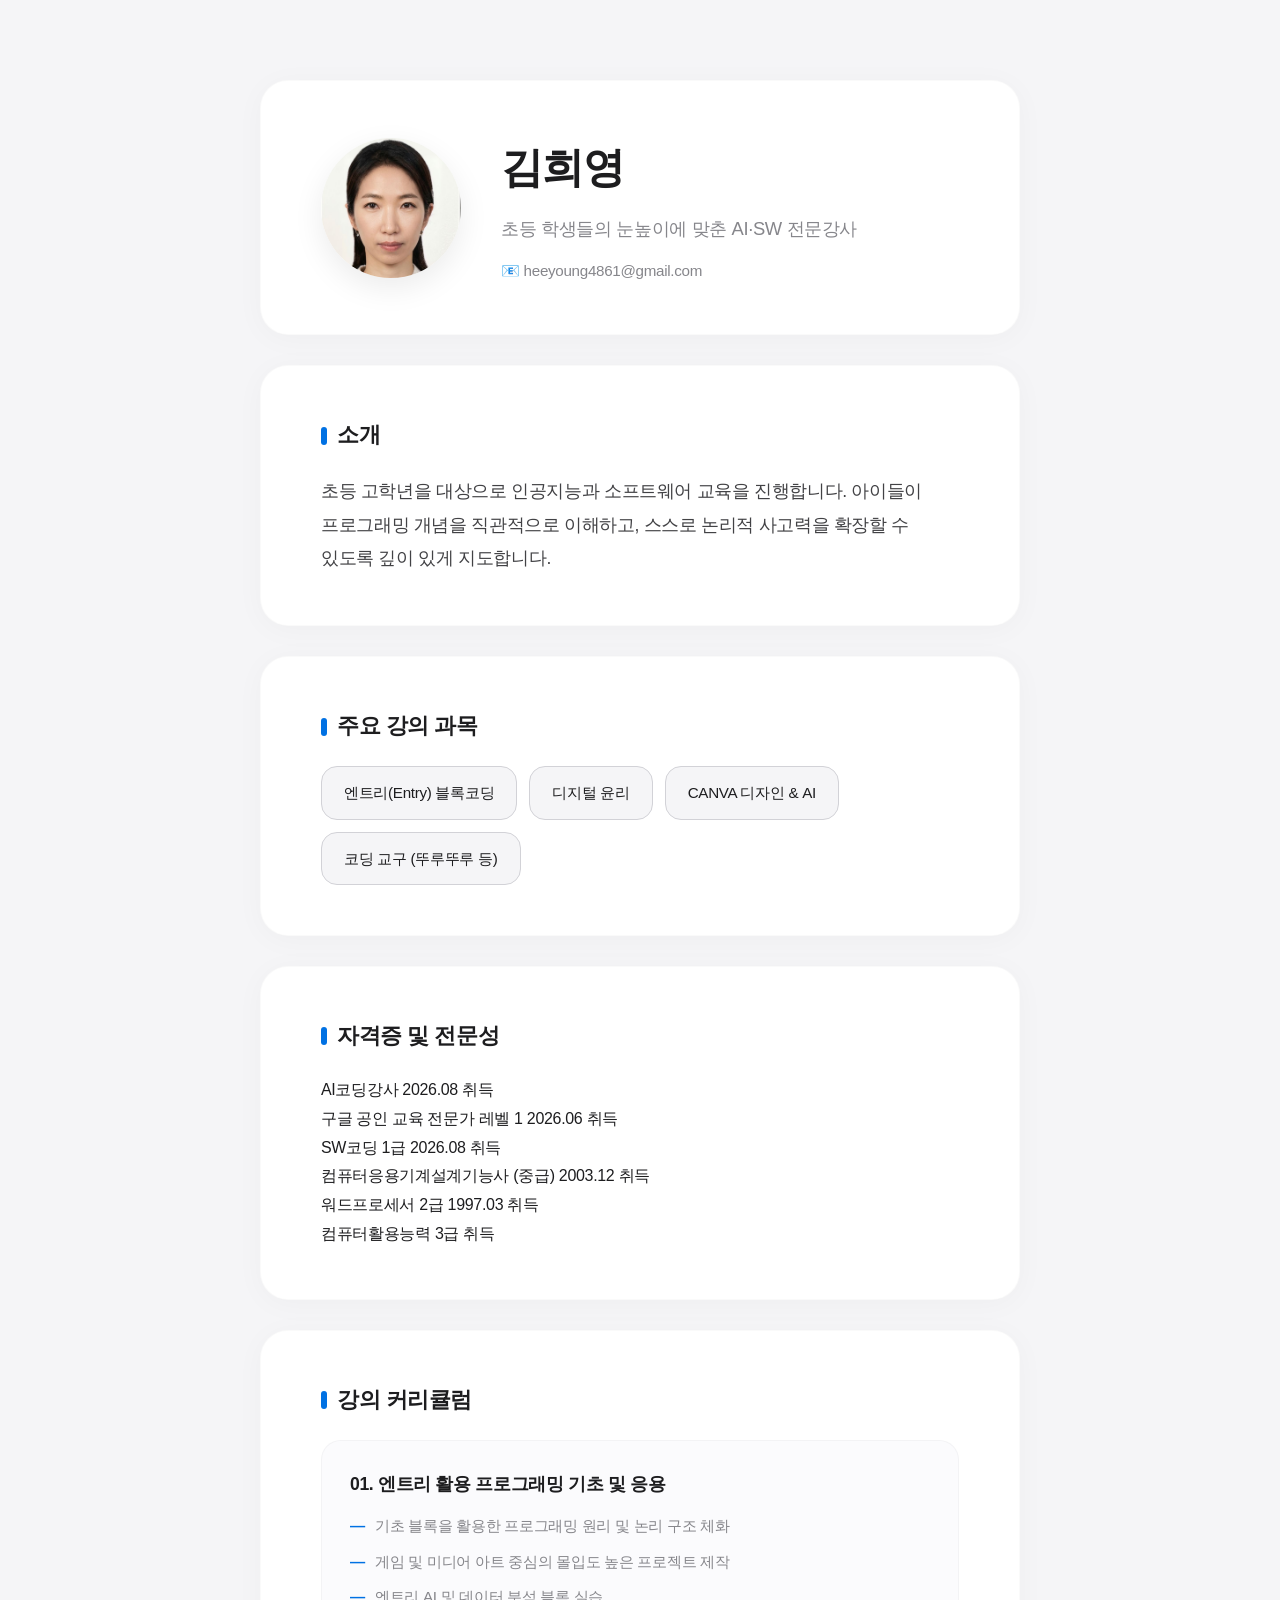
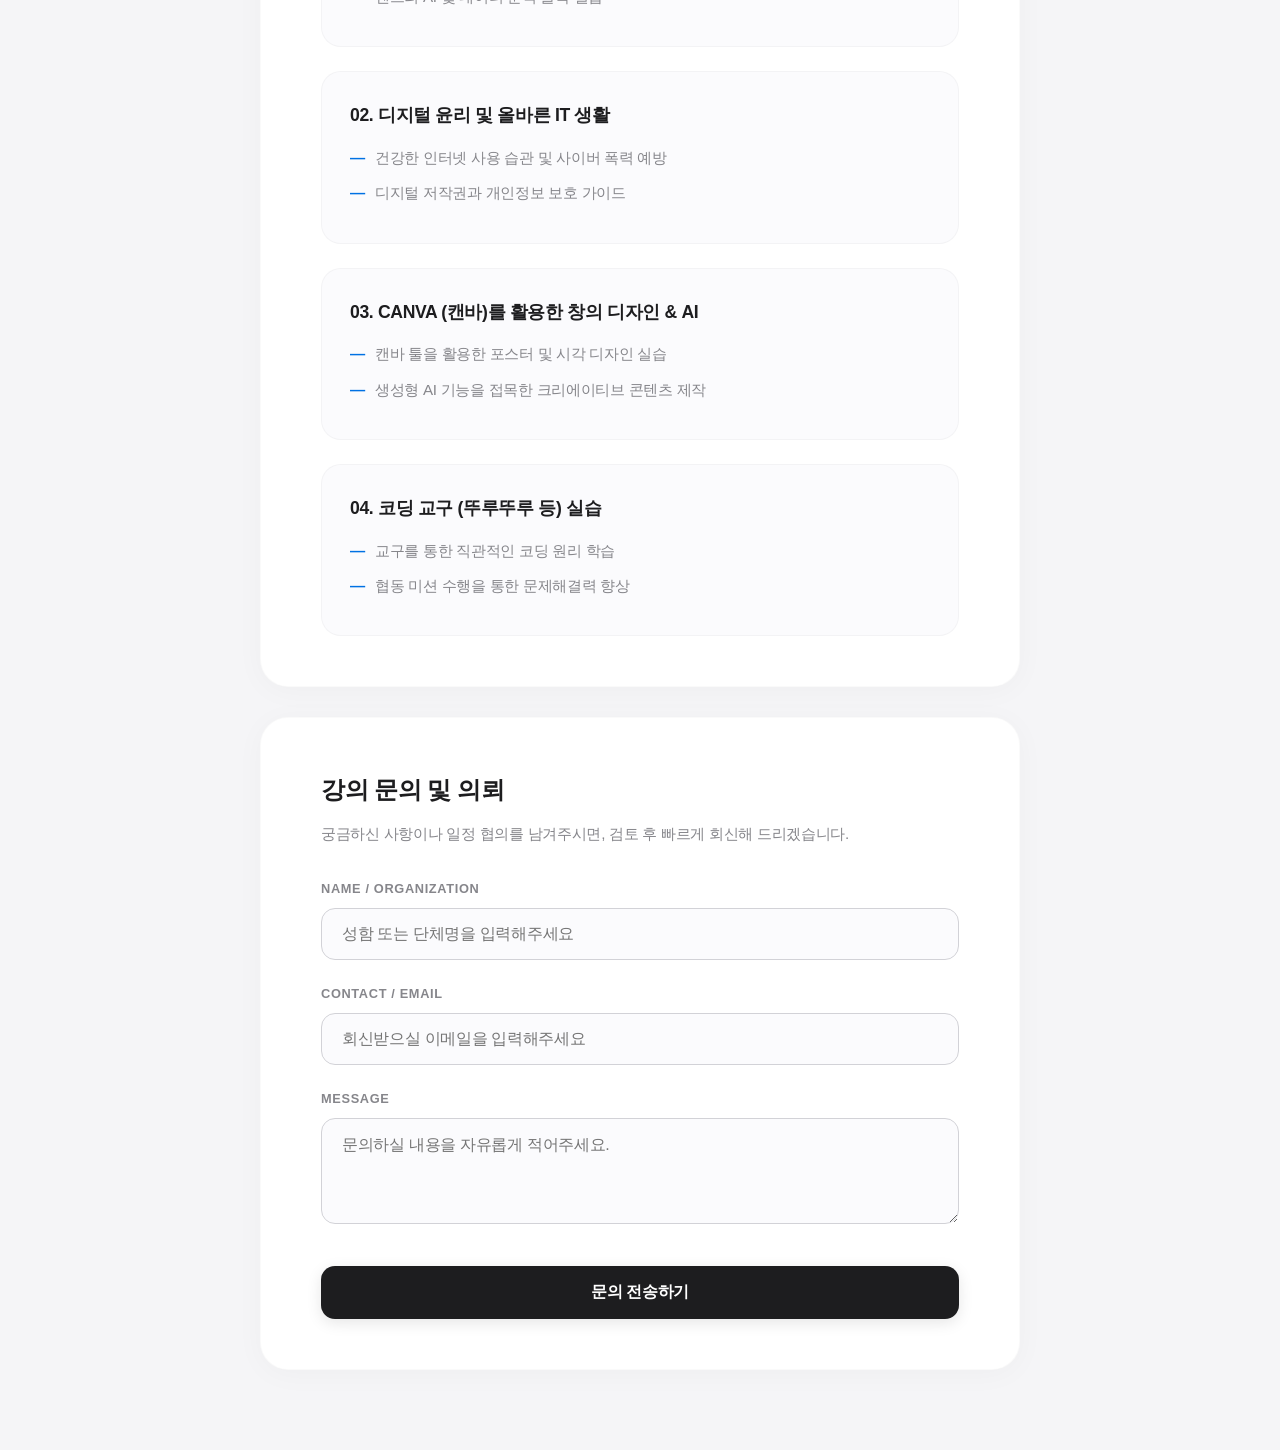
==== commit 34c2ab00: "Update index.html" ====
--- a/index.html
+++ b/index.html
@@ -9,6 +9,7 @@
 <body>
 
 <div class="container">
+    <!-- 프로필 헤더 카드 -->
     <header>
         <div class="profile-img-container">
             <img src="김희영증명사진.jpg" alt="김희영 프로필 사진" class="profile-img">
@@ -22,6 +23,7 @@
         </div>
     </header>
 
+    <!-- 소개 카드 -->
     <section>
         <h2>소개</h2>
         <p class="intro">
@@ -30,6 +32,7 @@
         </p>
     </section>
 
+    <!-- 주요 강의 과목 카드 -->
     <section>
         <h2>주요 강의 과목</h2>
         <div class="tags">
@@ -40,6 +43,38 @@
         </div>
     </section>
 
+    <!-- 자격증 및 전문성 카드 (새로 추가됨) -->
+    <section>
+        <h2>자격증 및 전문성</h2>
+        <div class="cert-grid">
+            <div class="cert-item">
+                <span class="cert-name">AI코딩강사</span>
+                <span class="cert-date">2026.08 취득</span>
+            </div>
+            <div class="cert-item">
+                <span class="cert-name">구글 공인 교육 전문가 레벨 1</span>
+                <span class="cert-date">2026.06 취득</span>
+            </div>
+            <div class="cert-item">
+                <span class="cert-name">SW코딩 1급</span>
+                <span class="cert-date">2026.08 취득</span>
+            </div>
+            <div class="cert-item">
+                <span class="cert-name">컴퓨터응용기계설계기능사 (중급)</span>
+                <span class="cert-date">2003.12 취득</span>
+            </div>
+            <div class="cert-item">
+                <span class="cert-name">워드프로세서 2급</span>
+                <span class="cert-date">1997.03 취득</span>
+            </div>
+            <div class="cert-item">
+                <span class="cert-name">컴퓨터활용능력 3급</span>
+                <span class="cert-date">취득</span>
+            </div>
+        </div>
+    </section>
+
+    <!-- 강의 커리큘럼 카드 -->
     <section>
         <h2>강의 커리큘럼</h2>
         
@@ -77,12 +112,12 @@
         </div>
     </section>
 
-    <!-- 애플 스타일 프리미엄 문의 폼 -->
+    <!-- 강의 문의 폼 카드 -->
     <section class="contact-form-box">
         <h3>강의 문의 및 의뢰</h3>
         <p>궁금하신 사항이나 일정 협의를 남겨주시면, 검토 후 빠르게 회신해 드리겠습니다.</p>
         
-        <form action="#" method="POST">
+        <form action="https://formspree.io/f/여기에_본인의_폼주소를_넣으세요" method="POST">
             <div class="form-group">
                 <label for="name">Name / Organization</label>
                 <input type="text" id="name" name="name" placeholder="성함 또는 단체명을 입력해주세요" required>
@@ -90,7 +125,7 @@
             
             <div class="form-group">
                 <label for="email">Contact / Email</label>
-                <input type="text" id="email" name="email" placeholder="회신받으실 연락처나 이메일을 입력해주세요" required>
+                <input type="email" id="email" name="_replyto" placeholder="회신받으실 이메일을 입력해주세요" required>
             </div>
             
             <div class="form-group">
--- a/style.css
+++ b/style.css
@@ -1,11 +1,10 @@
 :root {
-    --primary-color: #d97706;       /* 따뜻하고 세련된 앰버/코랄 톤 */
-    --accent-color: #b45309;
-    --text-color: #1d1d1f;          /* 애플 스타일 다크 그레이 (눈이 편안함) */
-    --bg-color: #f5f5f7;            /* 애플 특유의 은은한 실버/아이보리 배경 */
-    --card-bg: #ffffff;
-    --border-color: #e5e5ea;        /* 부드러운 라인 */
-    --input-bg: #fbfbfd;            /* 입력창 배경 (미세하게 따뜻한 화이트) */
+    --bg-color: #f5f5f7;            /* 애플 특유의 실버 그레이 배경 */
+    --card-bg: #ffffff;             /* 단락별 독립 카드 배경 */
+    --text-primary: #1d1d1f;        /* 선명한 블랙 */
+    --text-secondary: #86868b;      /* 부드러운 회색 설명글 */
+    --accent-color: #0071e3;        /* 애플 시그니처 블루 포인트 */
+    --border-color: #d2d2d7;        /* 섬세한 라인 */
 }
 
 * {
@@ -13,38 +12,44 @@
     margin: 0;
     padding: 0;
     font-family: 'Pretendard', -apple-system, BlinkMacSystemFont, "Segoe UI", Roboto, sans-serif;
-    letter-spacing: -0.01em;
+    letter-spacing: -0.02em;
 }
 
 body {
     background-color: var(--bg-color);
-    color: var(--text-color);
+    color: var(--text-primary);
     line-height: 1.8;
-    padding: 60px 20px;
-}
-
+    padding: 80px 20px;
+}
+
+/* 전체 감싸는 껍데기 대신, 각 단락이 독립된 프리미엄 카드로 분리됩니다 */
 .container {
     max-width: 760px;
     margin: 0 auto;
+    display: flex;
+    flex-direction: column;
+    gap: 30px; /* 각 단락 사이의 넓고 시원한 여백 */
+}
+
+/* 모든 단락(섹션)을 애플 스타일의 독립된 카드 블록으로 디자인 */
+header, section {
     background: var(--card-bg);
-    padding: 60px 50px;
-    border-radius: 32px;
-    box-shadow: 0 20px 40px rgba(0, 0, 0, 0.04);
-}
-
-/* 프로필 헤더 (여유롭고 깔끔한 배치) */
+    padding: 50px 60px;
+    border-radius: 28px;
+    box-shadow: 0 4px 30px rgba(0, 0, 0, 0.03);
+    border: 1px solid rgba(0, 0, 0, 0.02);
+}
+
+/* 1. 프로필 헤더 카드 */
 header {
     display: flex;
     align-items: center;
     gap: 40px;
-    border-bottom: 1px solid var(--border-color);
-    padding-bottom: 40px;
-    margin-bottom: 45px;
 }
 
 .profile-img-container {
-    width: 130px;
-    height: 130px;
+    width: 140px;
+    height: 140px;
     flex-shrink: 0;
 }
 
@@ -53,41 +58,37 @@
     height: 100%;
     object-fit: cover;
     border-radius: 50%;
-    box-shadow: 0 10px 25px rgba(0, 0, 0, 0.08);
+    box-shadow: 0 10px 30px rgba(0, 0, 0, 0.08);
 }
 
 .profile-text h1 {
-    font-size: 2.4rem;
-    color: var(--text-color);
+    font-size: 2.6rem;
+    color: var(--text-primary);
     margin-bottom: 6px;
     font-weight: 700;
 }
 
 .profile-text p.subtitle {
-    font-size: 1.1rem;
-    color: #6e6e73;
+    font-size: 1.15rem;
+    color: var(--text-secondary);
     font-weight: 400;
     margin-bottom: 12px;
 }
 
 .contact-info {
     font-size: 0.95rem;
-    color: #86868b;
-}
-
-section {
-    margin-bottom: 45px;
-}
-
+    color: var(--text-secondary);
+}
+
+/* 2. 섹션 공통 타이틀 */
 h2 {
-    font-size: 1.25rem;
-    color: var(--text-color);
+    font-size: 1.35rem;
+    color: var(--text-primary);
     margin-bottom: 20px;
     font-weight: 600;
-    letter-spacing: -0.02em;
     display: flex;
     align-items: center;
-    gap: 8px;
+    gap: 10px;
 }
 
 h2::before {
@@ -95,107 +96,108 @@
     display: inline-block;
     width: 6px;
     height: 18px;
-    background-color: var(--primary-color);
+    background-color: var(--accent-color);
     border-radius: 3px;
 }
 
+/* 3. 소개글 카드 */
 .intro {
     font-size: 1.1rem;
-    color: #48484a;
+    color: #424245;
     word-break: keep-all;
     line-height: 1.9;
-    font-weight: 400;
-}
-
+}
+
+/* 4. 주요 강의 과목 태그 카드 */
 .tags {
     display: flex;
     flex-wrap: wrap;
-    gap: 10px;
+    gap: 12px;
 }
 
 .tag {
     background-color: #f5f5f7;
-    color: #1d1d1f;
-    padding: 10px 20px;
+    color: var(--text-primary);
+    padding: 12px 22px;
+    border-radius: 16px;
+    font-size: 0.95rem;
+    font-weight: 500;
+    border: 1px solid var(--border-color);
+    transition: all 0.2s ease;
+}
+
+.tag:hover {
+    background-color: #e8e8ed;
+}
+
+/* 5. 커리큘럼 아이템 카드 내부 박스 */
+.item {
+    margin-bottom: 24px;
+    background: #fbfbfd;
+    padding: 28px;
     border-radius: 20px;
-    font-size: 0.95rem;
-    font-weight: 500;
     border: 1px solid rgba(0, 0, 0, 0.03);
-    transition: 0.2s;
-}
-
-.tag:hover {
-    background-color: #ebebf0;
-}
-
-.item {
-    margin-bottom: 28px;
-    background: #fafafc;
-    padding: 24px;
-    border-radius: 20px;
-    border: 1px solid rgba(0, 0, 0, 0.02);
+}
+
+.item:last-child {
+    margin-bottom: 0;
 }
 
 .item-title {
     font-weight: 600;
-    font-size: 1.05rem;
-    color: #1d1d1f;
-    margin-bottom: 10px;
+    font-size: 1.1rem;
+    color: var(--text-primary);
+    margin-bottom: 12px;
     display: block;
 }
 
 ul {
     list-style-type: none;
     padding-left: 0;
-    color: #6e6e73;
+    color: var(--text-secondary);
     font-size: 0.95rem;
 }
 
 li {
-    margin-bottom: 6px;
+    margin-bottom: 8px;
     display: flex;
     align-items: center;
-    gap: 8px;
+    gap: 10px;
 }
 
 li:before {
-    content: '•';
-    color: var(--primary-color);
+    content: '—';
+    color: var(--accent-color);
     font-weight: bold;
-    font-size: 1.2rem;
-}
-
-/* 🍏 애플 스타일 고급 문의 폼 */
+}
+
+/* 6. 애플 스토어 스타일의 고급 문의 폼 카드 */
 .contact-form-box {
-    background: #fafafc;
-    padding: 45px 40px;
-    border-radius: 24px;
-    border: 1px solid rgba(0, 0, 0, 0.04);
-    margin-top: 50px;
+    background: var(--card-bg); /* 독립된 카드 형태 유지 */
 }
 
 .contact-form-box h3 {
     font-size: 1.5rem;
-    color: var(--text-color);
+    color: var(--text-primary);
     margin-bottom: 8px;
     font-weight: 700;
 }
 
 .contact-form-box p {
-    color: #6e6e73;
+    color: var(--text-secondary);
     font-size: 0.95rem;
     margin-bottom: 30px;
 }
 
 .form-group {
-    margin-bottom: 20px;
+    margin-bottom: 22px;
 }
 
 .form-group label {
     display: block;
-    font-size: 0.85rem;
-    font-weight: 600;
-    color: #86868b;
+    font-size: 0.8rem;
+    font-weight: 600;
+    color: var(--text-secondary);
     margin-bottom: 8px;
     text-transform: uppercase;
     letter-spacing: 0.05em;
@@ -209,20 +211,20 @@
     border-radius: 14px;
     font-size: 1rem;
     outline: none;
-    background-color: var(--input-bg);
-    color: var(--text-color);
+    background-color: #fbfbfd;
+    color: var(--text-primary);
     transition: all 0.3s ease;
 }
 
 .form-group input:focus, 
 .form-group textarea:focus {
-    border-color: var(--primary-color);
+    border-color: var(--accent-color);
     background-color: #ffffff;
-    box-shadow: 0 0 0 4px rgba(217, 119, 6, 0.1);
+    box-shadow: 0 0 0 4px rgba(0, 113, 227, 0.12);
 }
 
 .submit-btn {
-    background-color: var(--text-color);
+    background-color: var(--text-primary);
     color: white;
     border: none;
     padding: 16px;
@@ -233,22 +235,24 @@
     width: 100%;
     transition: all 0.3s ease;
     margin-top: 10px;
+    box-shadow: 0 4px 15px rgba(0, 0, 0, 0.1);
 }
 
 .submit-btn:hover {
     background-color: #3a3a3c;
-    transform: translateY(-1px);
-}
-
+    transform: translateY(-2px);
+}
+
+/* 모바일 화면 대응 */
 @media (max-width: 640px) {
+    header, section {
+        padding: 30px 20px;
+    }
     header {
         flex-direction: column;
         text-align: center;
     }
-    .container {
-        padding: 30px 20px;
+    body {
+        padding: 30px 15px;
     }
-    .contact-form-box {
-        padding: 30px 20px;
-    }
-}
+}
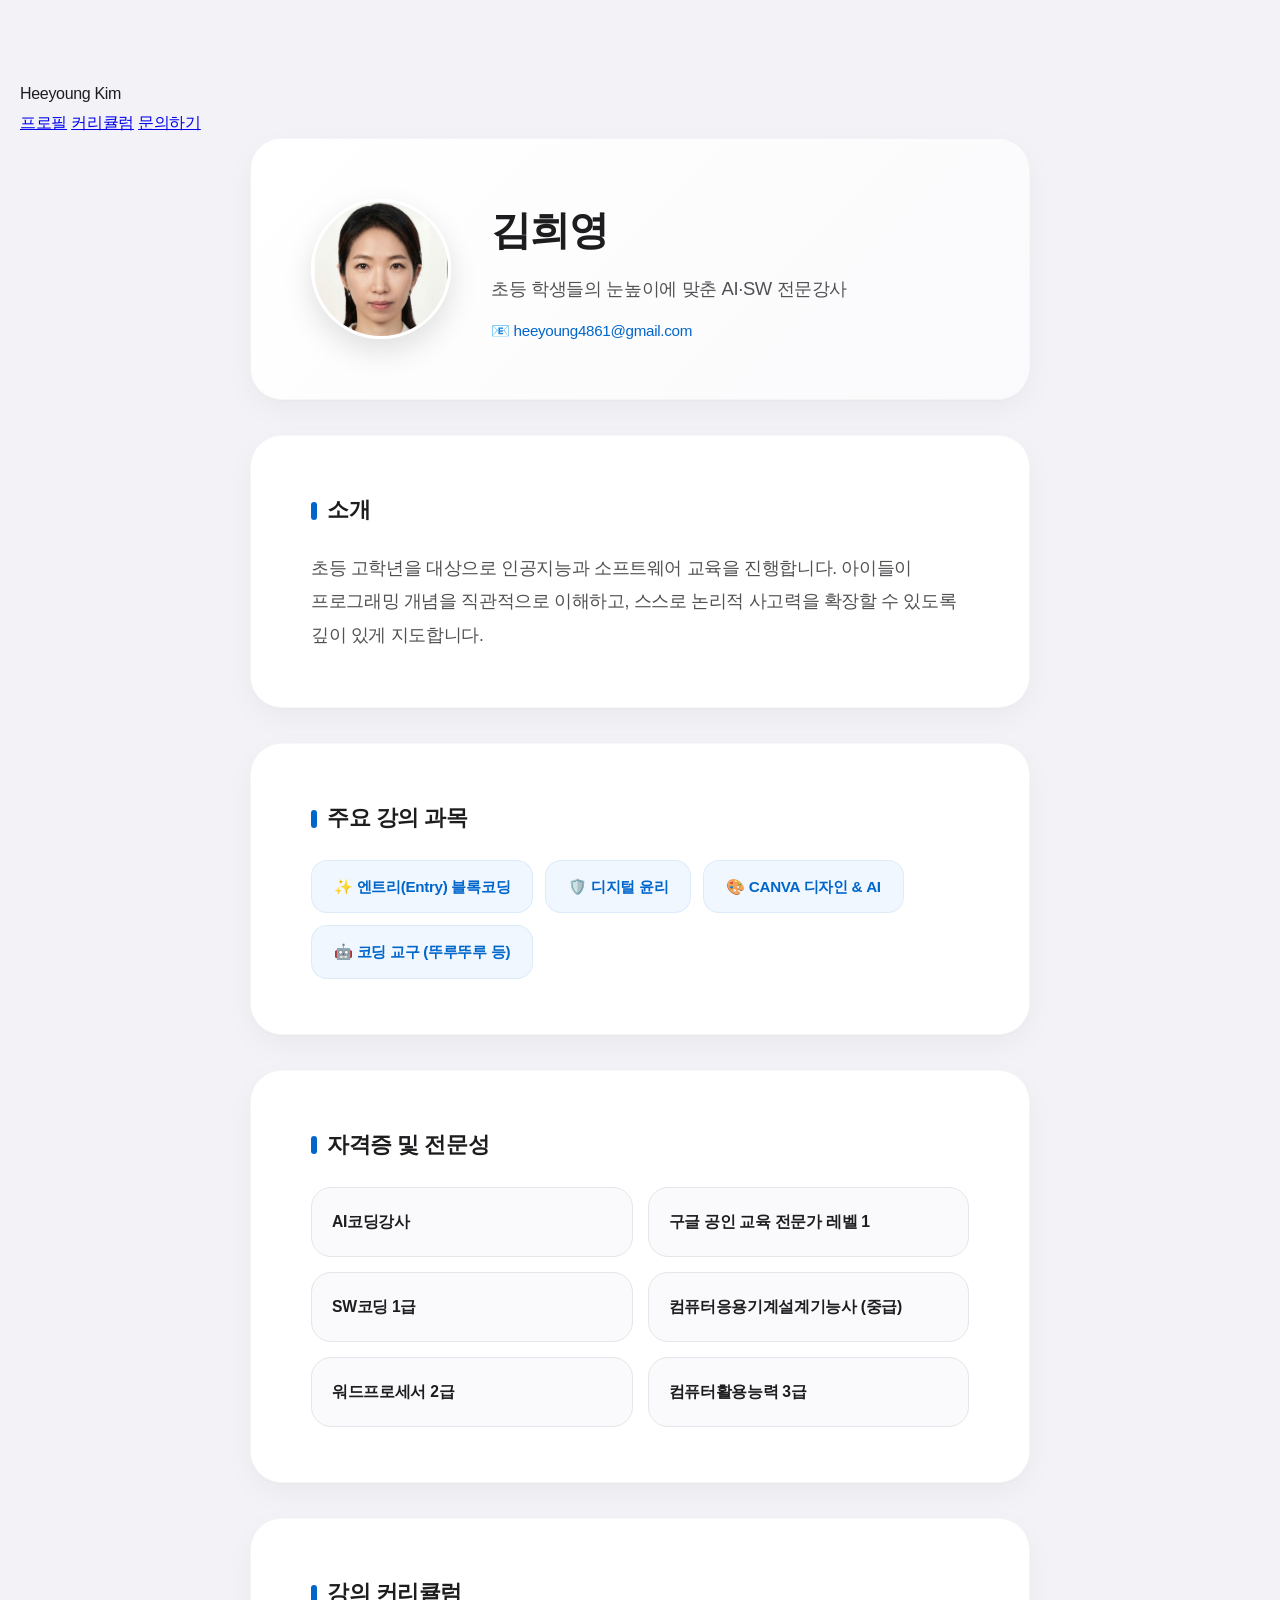
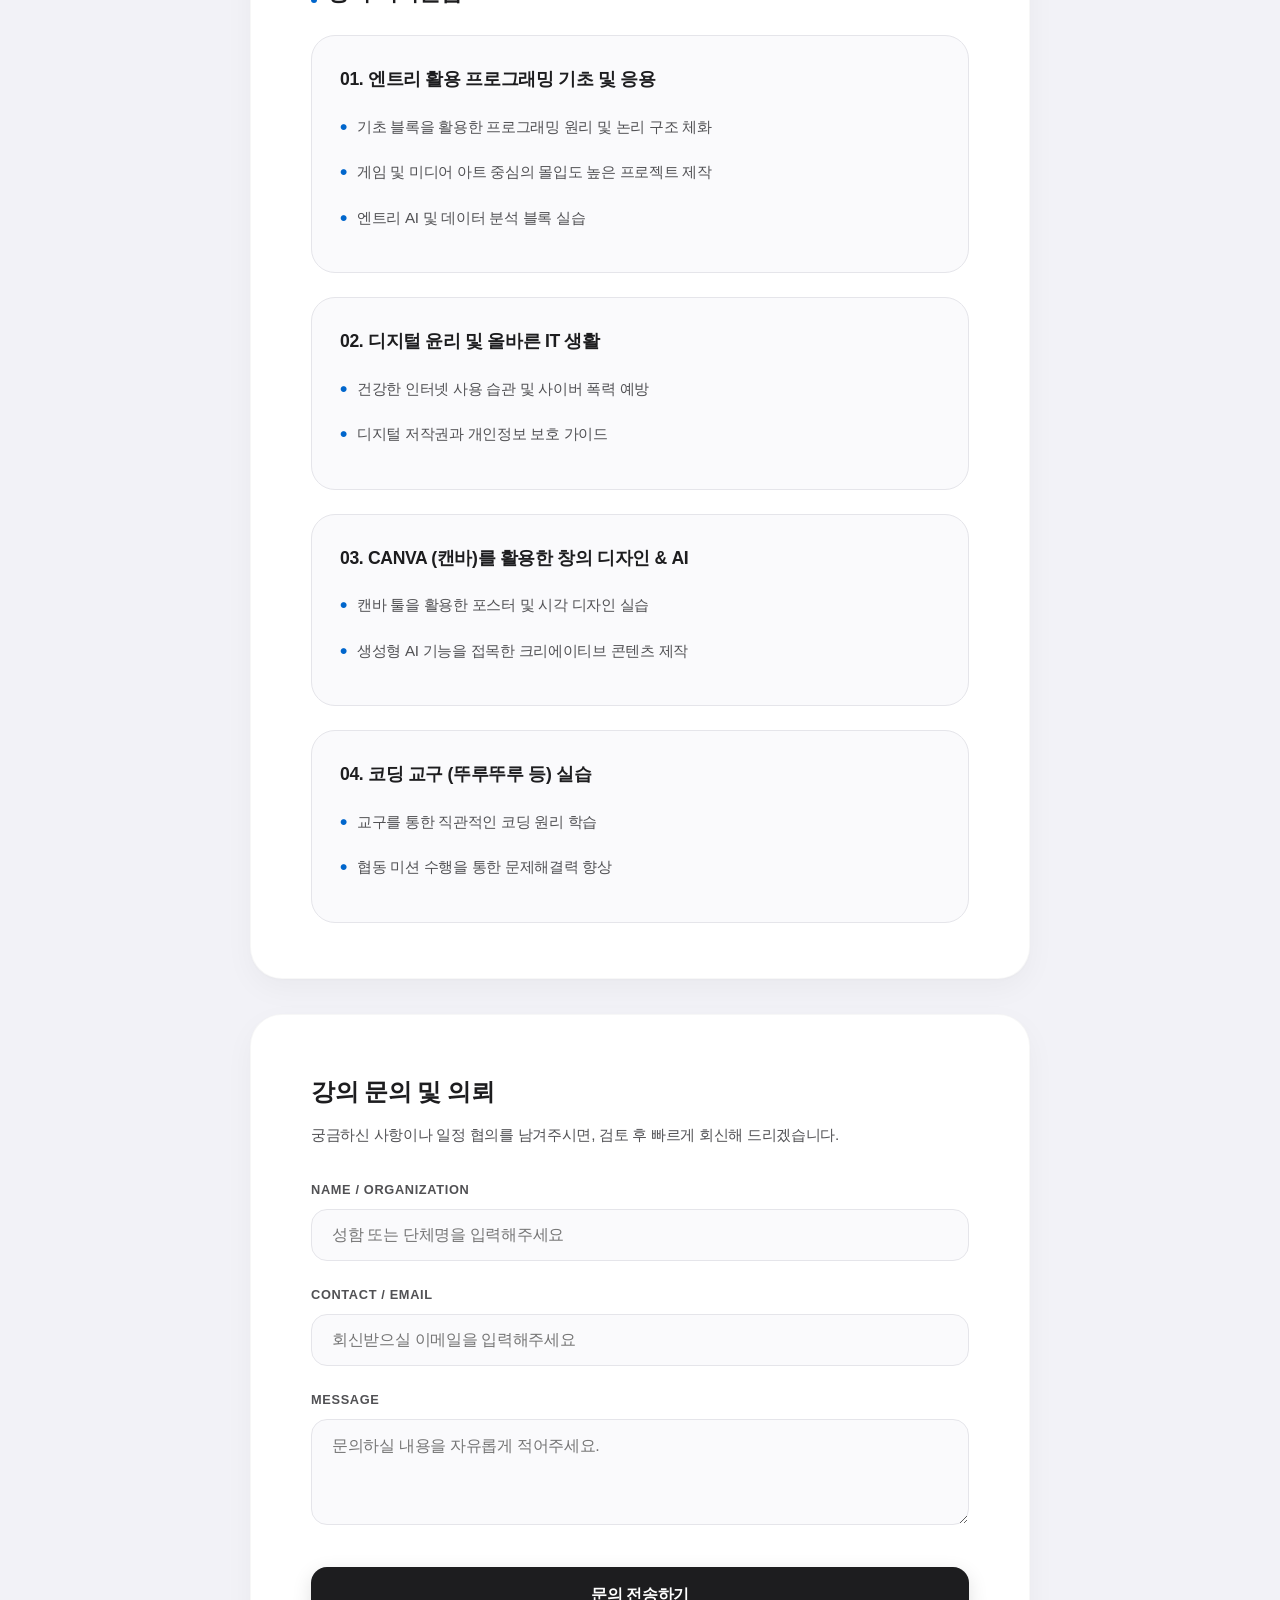
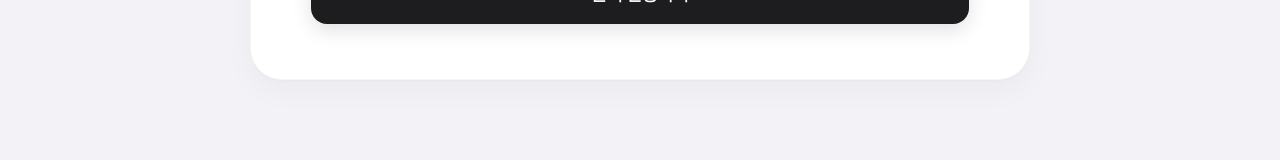
==== commit b364bb85: "Update index.html" ====
--- a/index.html
+++ b/index.html
@@ -8,9 +8,21 @@
 </head>
 <body>
 
-<div class="container">
+    <!-- 애플 스타일 상단 네비게이션 탭 바 -->
+    <nav class="apple-nav">
+        <div class="nav-container">
+            <span class="nav-title">Heeyoung Kim</span>
+            <div class="nav-links">
+                <a href="#profile">프로필</a>
+                <a href="#curriculum">커리큘럼</a>
+                <a href="#contact">문의하기</a>
+            </div>
+        </div>
+    </nav>
+
+<div class="container" id="profile">
     <!-- 프로필 헤더 카드 -->
-    <header>
+    <header class="card">
         <div class="profile-img-container">
             <img src="김희영증명사진.jpg" alt="김희영 프로필 사진" class="profile-img">
         </div>
@@ -24,7 +36,7 @@
     </header>
 
     <!-- 소개 카드 -->
-    <section>
+    <section class="card">
         <h2>소개</h2>
         <p class="intro">
             초등 고학년을 대상으로 인공지능과 소프트웨어 교육을 진행합니다. 
@@ -33,49 +45,43 @@
     </section>
 
     <!-- 주요 강의 과목 카드 -->
-    <section>
+    <section class="card">
         <h2>주요 강의 과목</h2>
         <div class="tags">
-            <span class="tag">엔트리(Entry) 블록코딩</span>
-            <span class="tag">디지털 윤리</span>
-            <span class="tag">CANVA 디자인 & AI</span>
-            <span class="tag">코딩 교구 (뚜루뚜루 등)</span>
+            <span class="tag">✨ 엔트리(Entry) 블록코딩</span>
+            <span class="tag">🛡️ 디지털 윤리</span>
+            <span class="tag">🎨 CANVA 디자인 & AI</span>
+            <span class="tag">🤖 코딩 교구 (뚜루뚜루 등)</span>
         </div>
     </section>
 
-    <!-- 자격증 및 전문성 카드 (새로 추가됨) -->
-    <section>
+    <!-- 자격증 및 전문성 카드 (날짜 삭제 완료) -->
+    <section class="card">
         <h2>자격증 및 전문성</h2>
         <div class="cert-grid">
             <div class="cert-item">
                 <span class="cert-name">AI코딩강사</span>
-                <span class="cert-date">2026.08 취득</span>
             </div>
             <div class="cert-item">
                 <span class="cert-name">구글 공인 교육 전문가 레벨 1</span>
-                <span class="cert-date">2026.06 취득</span>
             </div>
             <div class="cert-item">
                 <span class="cert-name">SW코딩 1급</span>
-                <span class="cert-date">2026.08 취득</span>
             </div>
             <div class="cert-item">
                 <span class="cert-name">컴퓨터응용기계설계기능사 (중급)</span>
-                <span class="cert-date">2003.12 취득</span>
             </div>
             <div class="cert-item">
                 <span class="cert-name">워드프로세서 2급</span>
-                <span class="cert-date">1997.03 취득</span>
             </div>
             <div class="cert-item">
                 <span class="cert-name">컴퓨터활용능력 3급</span>
-                <span class="cert-date">취득</span>
             </div>
         </div>
     </section>
 
     <!-- 강의 커리큘럼 카드 -->
-    <section>
+    <section class="card" id="curriculum">
         <h2>강의 커리큘럼</h2>
         
         <div class="item">
@@ -113,7 +119,7 @@
     </section>
 
     <!-- 강의 문의 폼 카드 -->
-    <section class="contact-form-box">
+    <section class="card contact-form-box" id="contact">
         <h3>강의 문의 및 의뢰</h3>
         <p>궁금하신 사항이나 일정 협의를 남겨주시면, 검토 후 빠르게 회신해 드리겠습니다.</p>
         
--- a/style.css
+++ b/style.css
@@ -1,10 +1,11 @@
 :root {
-    --bg-color: #f5f5f7;            /* 애플 특유의 실버 그레이 배경 */
-    --card-bg: #ffffff;             /* 단락별 독립 카드 배경 */
-    --text-primary: #1d1d1f;        /* 선명한 블랙 */
-    --text-secondary: #86868b;      /* 부드러운 회색 설명글 */
-    --accent-color: #0071e3;        /* 애플 시그니처 블루 포인트 */
-    --border-color: #d2d2d7;        /* 섬세한 라인 */
+    --bg-color: #f2f2f7;            /* 더 깊이감 있는 애플 실버 그레이 */
+    --card-bg: #ffffff;             
+    --text-primary: #1d1d1f;        
+    --text-secondary: #515154;      
+    --accent-color: #0066cc;        /* 세련된 애플 블루 포인트 */
+    --accent-light: #f0f7ff;
+    --border-color: #e5e5ea;        
 }
 
 * {
@@ -22,29 +23,34 @@
     padding: 80px 20px;
 }
 
-/* 전체 감싸는 껍데기 대신, 각 단락이 독립된 프리미엄 카드로 분리됩니다 */
 .container {
-    max-width: 760px;
+    max-width: 780px;
     margin: 0 auto;
     display: flex;
     flex-direction: column;
-    gap: 30px; /* 각 단락 사이의 넓고 시원한 여백 */
-}
-
-/* 모든 단락(섹션)을 애플 스타일의 독립된 카드 블록으로 디자인 */
-header, section {
+    gap: 35px; /* 단락 간격을 넓혀 시원한 레이아웃 연출 */
+}
+
+/* 모든 카드 공통 스타일 (부드러운 그림자와 미세한 입체감) */
+.card {
     background: var(--card-bg);
-    padding: 50px 60px;
-    border-radius: 28px;
-    box-shadow: 0 4px 30px rgba(0, 0, 0, 0.03);
-    border: 1px solid rgba(0, 0, 0, 0.02);
+    padding: 55px 60px;
+    border-radius: 32px;
+    box-shadow: 0 10px 30px rgba(0, 0, 0, 0.04), 0 1px 3px rgba(0, 0, 0, 0.02);
+    border: 1px solid rgba(0, 0, 0, 0.03);
+    transition: transform 0.3s ease, box-shadow 0.3s ease;
+}
+
+.card:hover {
+    box-shadow: 0 15px 35px rgba(0, 0, 0, 0.06);
 }
 
 /* 1. 프로필 헤더 카드 */
-header {
+header.card {
     display: flex;
     align-items: center;
     gap: 40px;
+    background: linear-gradient(135deg, #ffffff 0%, #fafafc 100%);
 }
 
 .profile-img-container {
@@ -58,11 +64,12 @@
     height: 100%;
     object-fit: cover;
     border-radius: 50%;
-    box-shadow: 0 10px 30px rgba(0, 0, 0, 0.08);
+    box-shadow: 0 12px 30px rgba(0, 0, 0, 0.12);
+    border: 3px solid #ffffff;
 }
 
 .profile-text h1 {
-    font-size: 2.6rem;
+    font-size: 2.5rem;
     color: var(--text-primary);
     margin-bottom: 6px;
     font-weight: 700;
@@ -71,21 +78,22 @@
 .profile-text p.subtitle {
     font-size: 1.15rem;
     color: var(--text-secondary);
-    font-weight: 400;
+    font-weight: 500;
     margin-bottom: 12px;
 }
 
 .contact-info {
     font-size: 0.95rem;
-    color: var(--text-secondary);
-}
-
-/* 2. 섹션 공통 타이틀 */
+    color: var(--accent-color);
+    font-weight: 500;
+}
+
+/* 섹션 타이틀 */
 h2 {
     font-size: 1.35rem;
     color: var(--text-primary);
-    margin-bottom: 20px;
-    font-weight: 600;
+    margin-bottom: 22px;
+    font-weight: 700;
     display: flex;
     align-items: center;
     gap: 10px;
@@ -100,15 +108,15 @@
     border-radius: 3px;
 }
 
-/* 3. 소개글 카드 */
+/* 소개글 */
 .intro {
     font-size: 1.1rem;
-    color: #424245;
+    color: var(--text-secondary);
     word-break: keep-all;
     line-height: 1.9;
 }
 
-/* 4. 주요 강의 과목 태그 카드 */
+/* 과목 태그 스타일 개선 */
 .tags {
     display: flex;
     flex-wrap: wrap;
@@ -116,27 +124,63 @@
 }
 
 .tag {
-    background-color: #f5f5f7;
-    color: var(--text-primary);
+    background-color: var(--accent-light);
+    color: var(--accent-color);
     padding: 12px 22px;
     border-radius: 16px;
     font-size: 0.95rem;
-    font-weight: 500;
+    font-weight: 600;
+    border: 1px solid rgba(0, 102, 204, 0.08);
+    transition: all 0.2s ease;
+}
+
+.tag:hover {
+    background-color: #e2efff;
+    transform: translateY(-2px);
+}
+
+/* 자격증 그리드 카드 스타일 */
+.cert-grid {
+    display: grid;
+    grid-template-columns: repeat(auto-fit, minmax(210px, 1fr));
+    gap: 15px;
+}
+
+.cert-item {
+    background: #fafafc;
+    padding: 20px;
+    border-radius: 20px;
     border: 1px solid var(--border-color);
-    transition: all 0.2s ease;
-}
-
-.tag:hover {
-    background-color: #e8e8ed;
-}
-
-/* 5. 커리큘럼 아이템 카드 내부 박스 */
+    display: flex;
+    flex-direction: column;
+    gap: 6px;
+    transition: 0.2s ease;
+}
+
+.cert-item:hover {
+    background: #ffffff;
+    border-color: var(--accent-color);
+    box-shadow: 0 4px 12px rgba(0, 102, 204, 0.08);
+}
+
+.cert-name {
+    font-weight: 600;
+    font-size: 0.98rem;
+    color: var(--text-primary);
+}
+
+.cert-date {
+    font-size: 0.85rem;
+    color: var(--text-secondary);
+}
+
+/* 커리큘럼 아이템 박스 */
 .item {
     margin-bottom: 24px;
-    background: #fbfbfd;
+    background: #fafafc;
     padding: 28px;
-    border-radius: 20px;
-    border: 1px solid rgba(0, 0, 0, 0.03);
+    border-radius: 24px;
+    border: 1px solid var(--border-color);
 }
 
 .item:last-child {
@@ -144,7 +188,7 @@
 }
 
 .item-title {
-    font-weight: 600;
+    font-weight: 700;
     font-size: 1.1rem;
     color: var(--text-primary);
     margin-bottom: 12px;
@@ -166,16 +210,13 @@
 }
 
 li:before {
-    content: '—';
+    content: '•';
     color: var(--accent-color);
     font-weight: bold;
-}
-
-/* 6. 애플 스토어 스타일의 고급 문의 폼 카드 */
-.contact-form-box {
-    background: var(--card-bg); /* 독립된 카드 형태 유지 */
-}
-
+    font-size: 1.3rem;
+}
+
+/* 문의 폼 */
 .contact-form-box h3 {
     font-size: 1.5rem;
     color: var(--text-primary);
@@ -196,7 +237,7 @@
 .form-group label {
     display: block;
     font-size: 0.8rem;
-    font-weight: 600;
+    font-weight: 700;
     color: var(--text-secondary);
     margin-bottom: 8px;
     text-transform: uppercase;
@@ -208,10 +249,10 @@
     width: 100%;
     padding: 16px 20px;
     border: 1px solid var(--border-color);
-    border-radius: 14px;
+    border-radius: 16px;
     font-size: 1rem;
     outline: none;
-    background-color: #fbfbfd;
+    background-color: #fafafc;
     color: var(--text-primary);
     transition: all 0.3s ease;
 }
@@ -220,35 +261,36 @@
 .form-group textarea:focus {
     border-color: var(--accent-color);
     background-color: #ffffff;
-    box-shadow: 0 0 0 4px rgba(0, 113, 227, 0.12);
+    box-shadow: 0 0 0 4px rgba(0, 102, 204, 0.12);
 }
 
 .submit-btn {
     background-color: var(--text-primary);
     color: white;
     border: none;
-    padding: 16px;
+    padding: 18px;
     font-size: 1rem;
     font-weight: 600;
-    border-radius: 14px;
+    border-radius: 16px;
     cursor: pointer;
     width: 100%;
     transition: all 0.3s ease;
     margin-top: 10px;
-    box-shadow: 0 4px 15px rgba(0, 0, 0, 0.1);
+    box-shadow: 0 6px 20px rgba(0, 0, 0, 0.12);
 }
 
 .submit-btn:hover {
-    background-color: #3a3a3c;
+    background-color: var(--accent-color);
     transform: translateY(-2px);
-}
-
-/* 모바일 화면 대응 */
+    box-shadow: 0 8px 25px rgba(0, 102, 204, 0.25);
+}
+
+/* 모바일 대응 */
 @media (max-width: 640px) {
-    header, section {
-        padding: 30px 20px;
+    .card {
+        padding: 35px 25px;
     }
-    header {
+    header.card {
         flex-direction: column;
         text-align: center;
     }
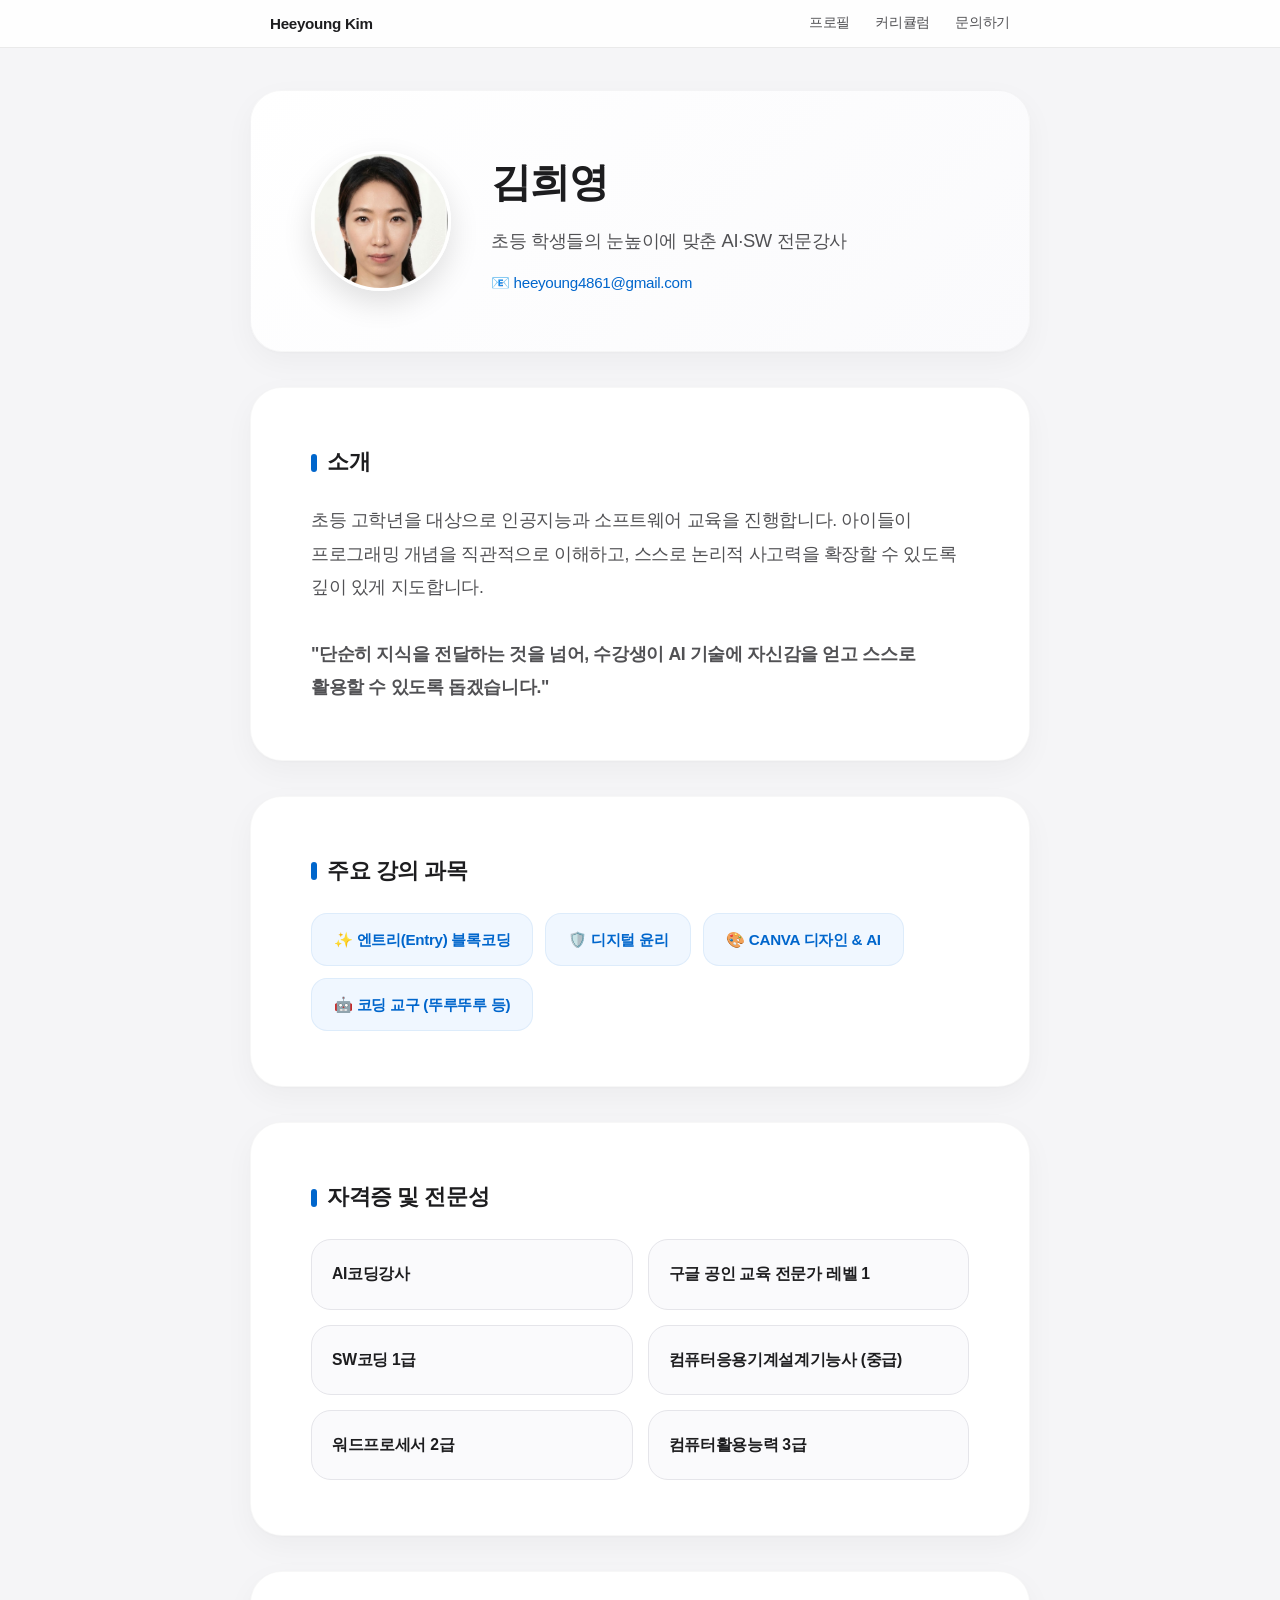
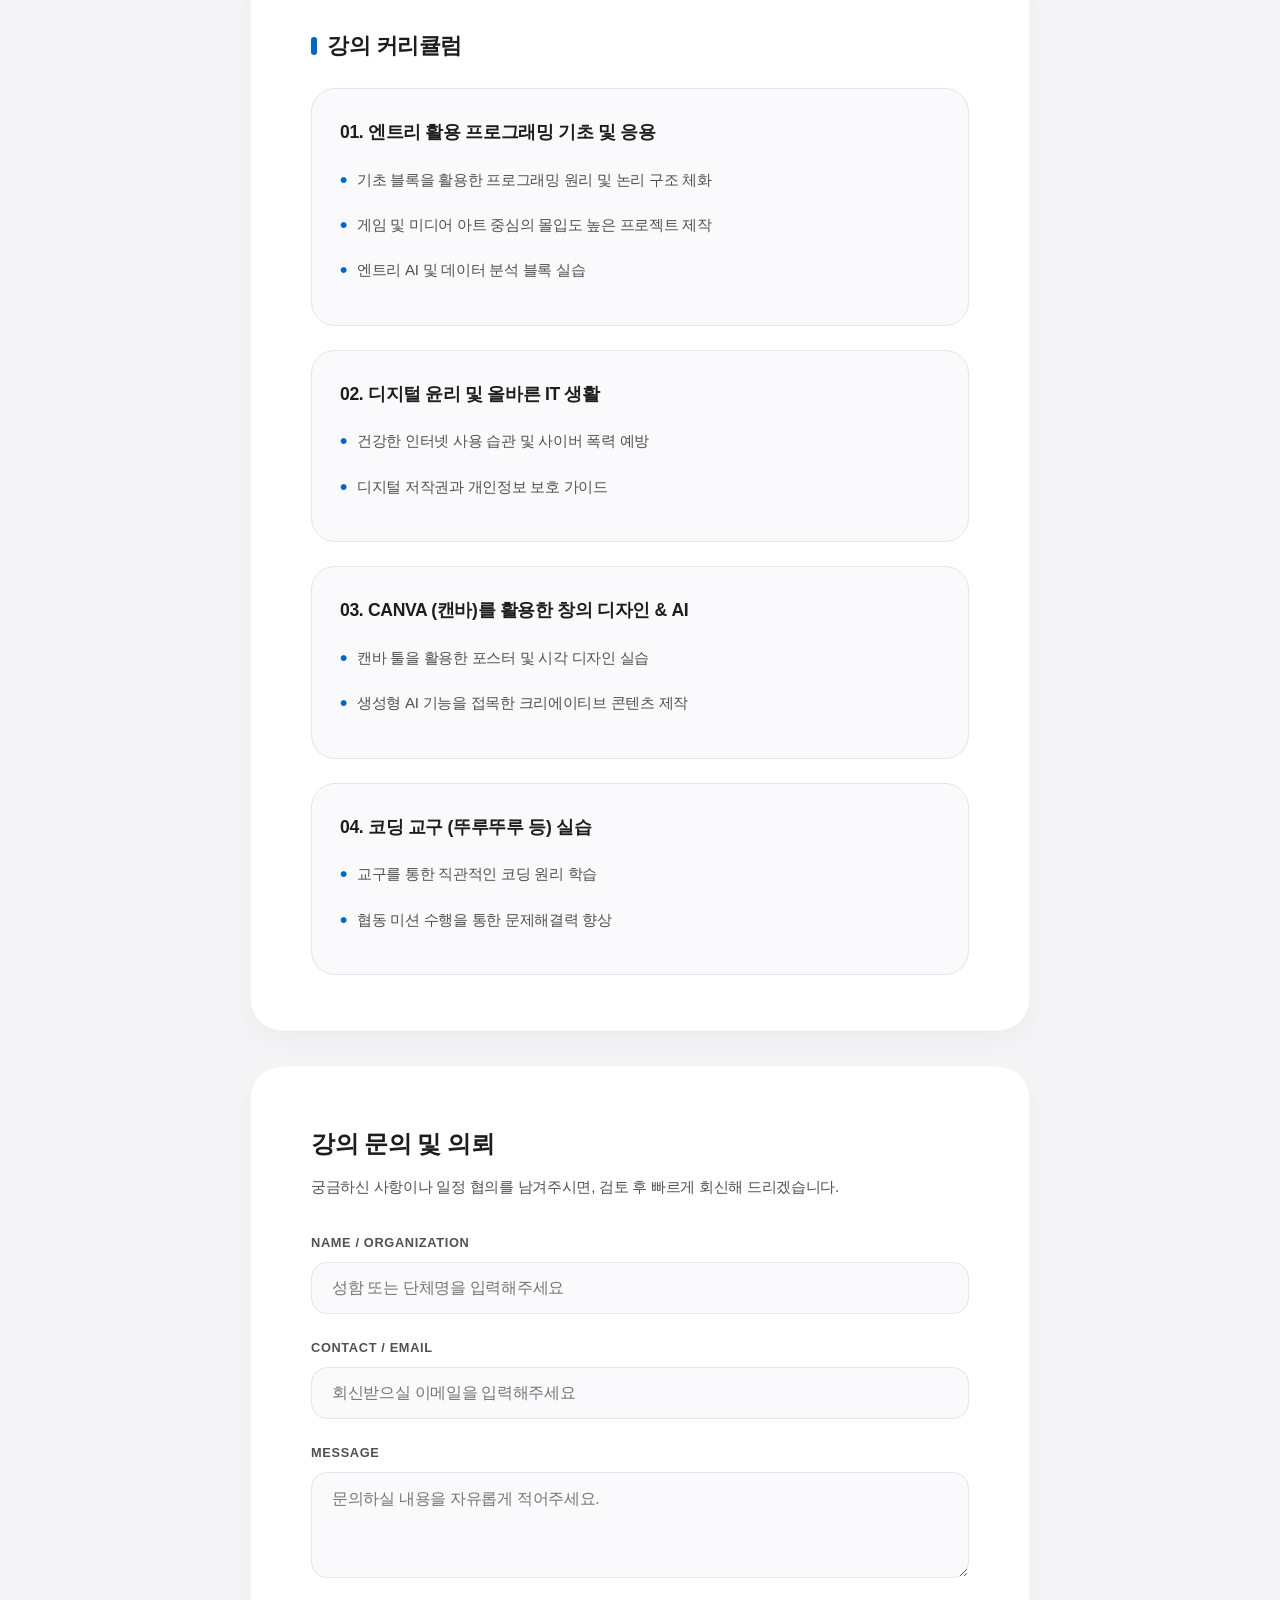
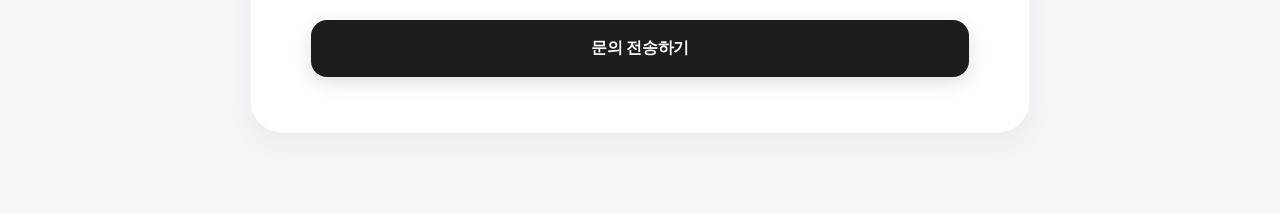
==== commit 879e843f: "Update index.html" ====
--- a/index.html
+++ b/index.html
@@ -35,12 +35,13 @@
         </div>
     </header>
 
-    <!-- 소개 카드 -->
+    <!-- 소개 카드 (강사님 교육 철학 추가 완료) -->
     <section class="card">
         <h2>소개</h2>
         <p class="intro">
             초등 고학년을 대상으로 인공지능과 소프트웨어 교육을 진행합니다. 
-            아이들이 프로그래밍 개념을 직관적으로 이해하고, 스스로 논리적 사고력을 확장할 수 있도록 깊이 있게 지도합니다.
+            아이들이 프로그래밍 개념을 직관적으로 이해하고, 스스로 논리적 사고력을 확장할 수 있도록 깊이 있게 지도합니다.<br><br>
+            <strong class="highlight-quote">"단순히 지식을 전달하는 것을 넘어, 수강생이 AI 기술에 자신감을 얻고 스스로 활용할 수 있도록 돕겠습니다."</strong>
         </p>
     </section>
 
@@ -55,7 +56,7 @@
         </div>
     </section>
 
-    <!-- 자격증 및 전문성 카드 (날짜 삭제 완료) -->
+    <!-- 자격증 및 전문성 카드 (날짜 완전 삭제) -->
     <section class="card">
         <h2>자격증 및 전문성</h2>
         <div class="cert-grid">
--- a/style.css
+++ b/style.css
@@ -1,9 +1,9 @@
 :root {
-    --bg-color: #f2f2f7;            /* 더 깊이감 있는 애플 실버 그레이 */
+    --bg-color: #f5f5f7;            /* 애플 시그니처 실버 그레이 */
     --card-bg: #ffffff;             
     --text-primary: #1d1d1f;        
     --text-secondary: #515154;      
-    --accent-color: #0066cc;        /* 세련된 애플 블루 포인트 */
+    --accent-color: #0066cc;        /* 애플 블루 포인트 */
     --accent-light: #f0f7ff;
     --border-color: #e5e5ea;        
 }
@@ -20,18 +20,70 @@
     background-color: var(--bg-color);
     color: var(--text-primary);
     line-height: 1.8;
-    padding: 80px 20px;
-}
-
+    padding-top: 50px; /* 상단 네비게이션 공간 확보 */
+    padding-bottom: 80px;
+    padding-left: 20px;
+    padding-right: 20px;
+}
+
+/* 🍎 애플 스타일 상단 네비게이션 바 */
+.apple-nav {
+    position: fixed;
+    top: 0;
+    left: 0;
+    width: 100%;
+    height: 48px;
+    background-color: rgba(255, 255, 255, 0.85);
+    backdrop-filter: blur(20px);
+    -webkit-backdrop-filter: blur(20px);
+    border-bottom: 1px solid rgba(0, 0, 0, 0.08);
+    z-index: 1000;
+    display: flex;
+    justify-content: center;
+    align-items: center;
+}
+
+.nav-container {
+    width: 100%;
+    max-width: 780px;
+    padding: 0 20px;
+    display: flex;
+    justify-content: space-between;
+    align-items: center;
+}
+
+.nav-title {
+    font-size: 0.95rem;
+    font-weight: 600;
+    color: var(--text-primary);
+}
+
+.nav-links {
+    display: flex;
+    gap: 25px;
+}
+
+.nav-links a {
+    text-decoration: none;
+    font-size: 0.85rem;
+    color: var(--text-secondary);
+    transition: color 0.2s;
+}
+
+.nav-links a:hover {
+    color: var(--accent-color);
+}
+
+/* 본문 컨테이너 */
 .container {
     max-width: 780px;
-    margin: 0 auto;
+    margin: 40px auto 0 auto;
     display: flex;
     flex-direction: column;
-    gap: 35px; /* 단락 간격을 넓혀 시원한 레이아웃 연출 */
-}
-
-/* 모든 카드 공통 스타일 (부드러운 그림자와 미세한 입체감) */
+    gap: 35px;
+}
+
+/* 카드 공통 스타일 */
 .card {
     background: var(--card-bg);
     padding: 55px 60px;
@@ -116,7 +168,7 @@
     line-height: 1.9;
 }
 
-/* 과목 태그 스타일 개선 */
+/* 과목 태그 스타일 */
 .tags {
     display: flex;
     flex-wrap: wrap;
@@ -139,7 +191,7 @@
     transform: translateY(-2px);
 }
 
-/* 자격증 그리드 카드 스타일 */
+/* 자격증 그리드 카드 스타일 (날짜 제거됨) */
 .cert-grid {
     display: grid;
     grid-template-columns: repeat(auto-fit, minmax(210px, 1fr));
@@ -152,8 +204,7 @@
     border-radius: 20px;
     border: 1px solid var(--border-color);
     display: flex;
-    flex-direction: column;
-    gap: 6px;
+    align-items: center;
     transition: 0.2s ease;
 }
 
@@ -167,11 +218,6 @@
     font-weight: 600;
     font-size: 0.98rem;
     color: var(--text-primary);
-}
-
-.cert-date {
-    font-size: 0.85rem;
-    color: var(--text-secondary);
 }
 
 /* 커리큘럼 아이템 박스 */
@@ -295,6 +341,8 @@
         text-align: center;
     }
     body {
-        padding: 30px 15px;
+        padding-top: 60px;
+        padding-left: 15px;
+        padding-right: 15px;
     }
 }
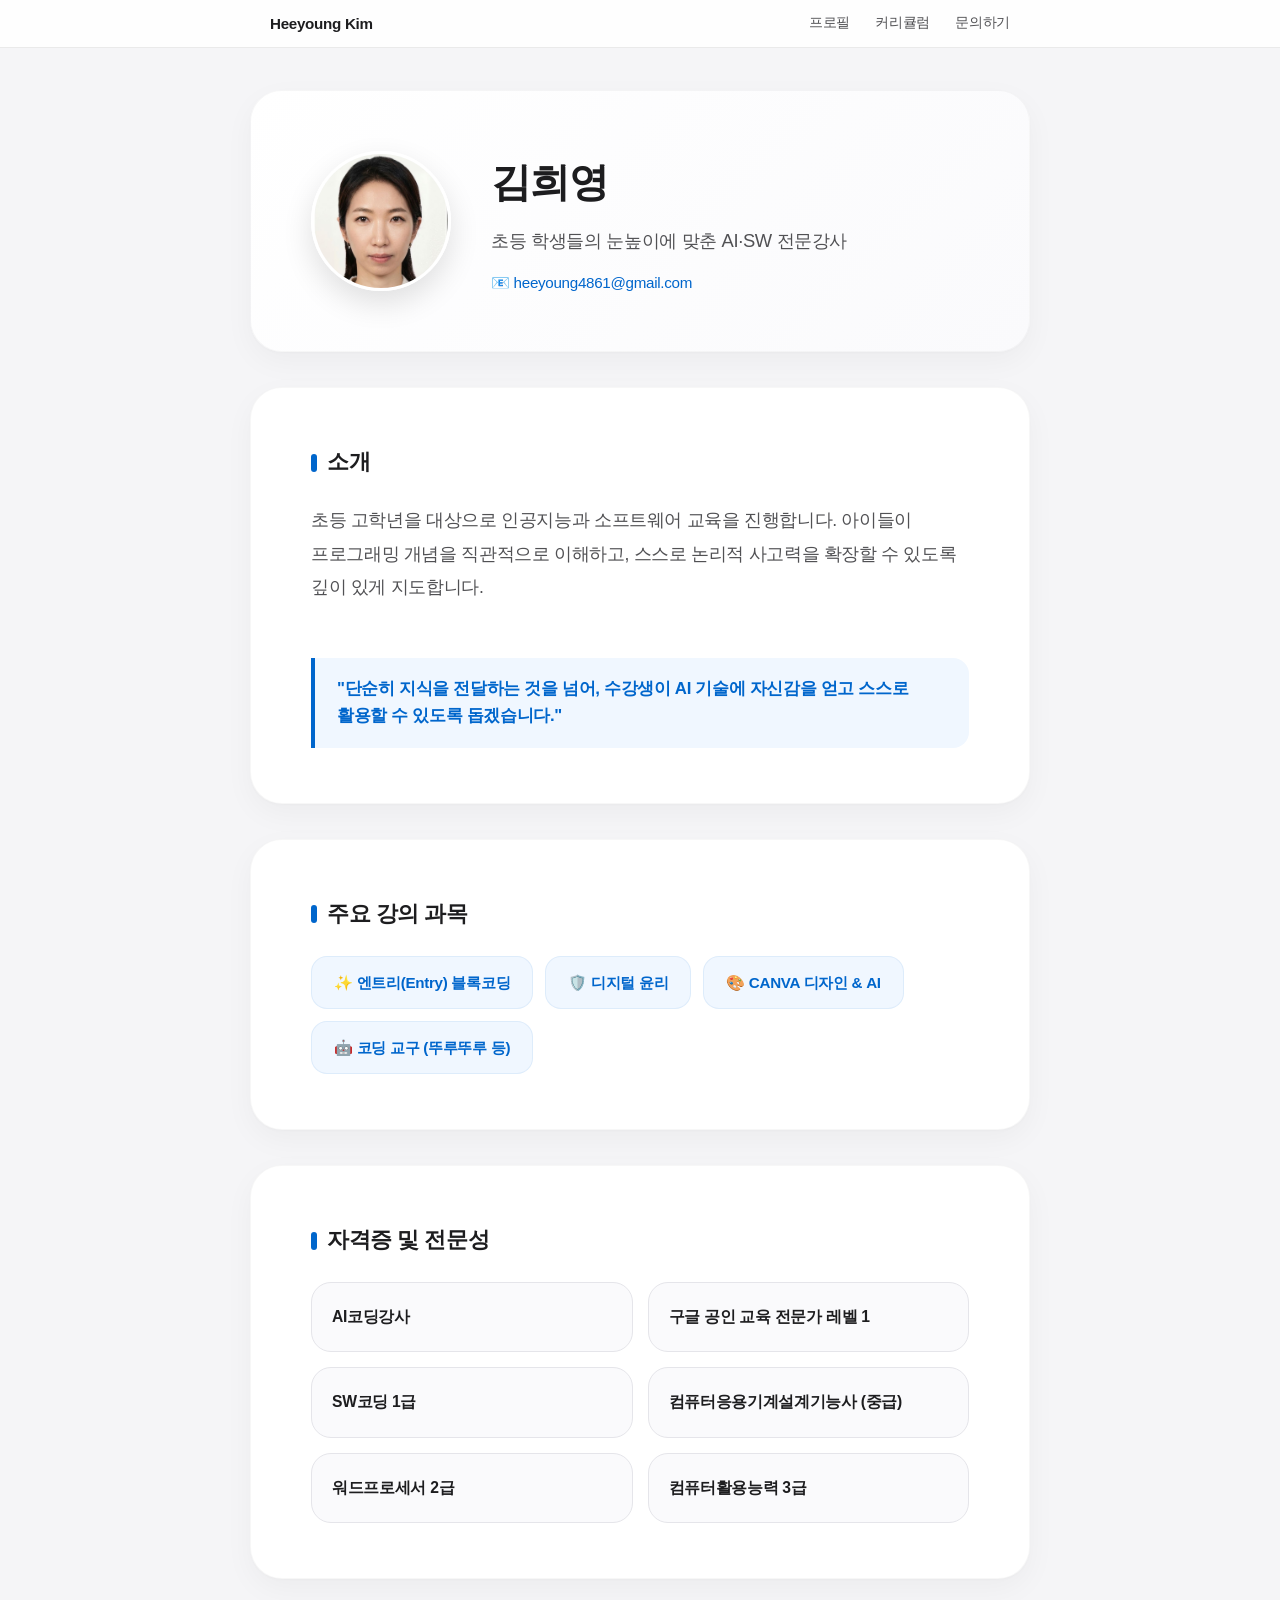
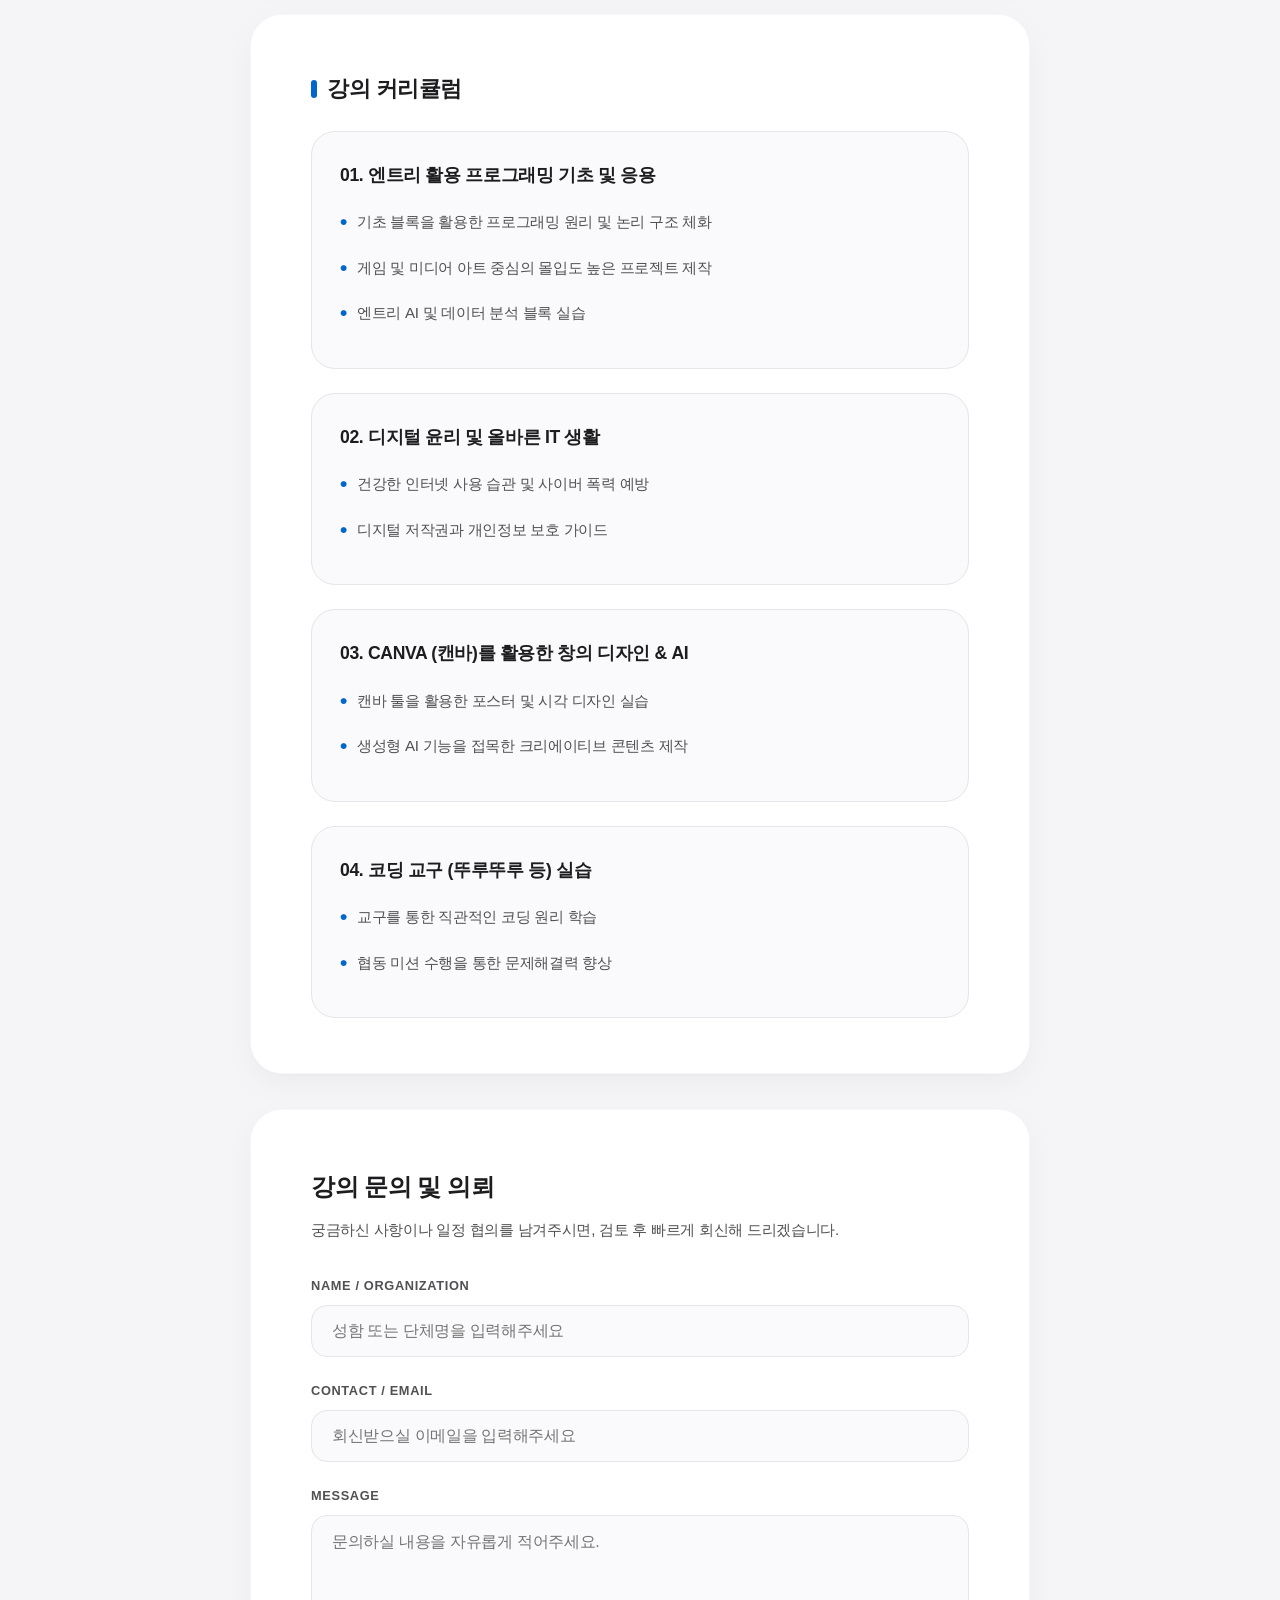
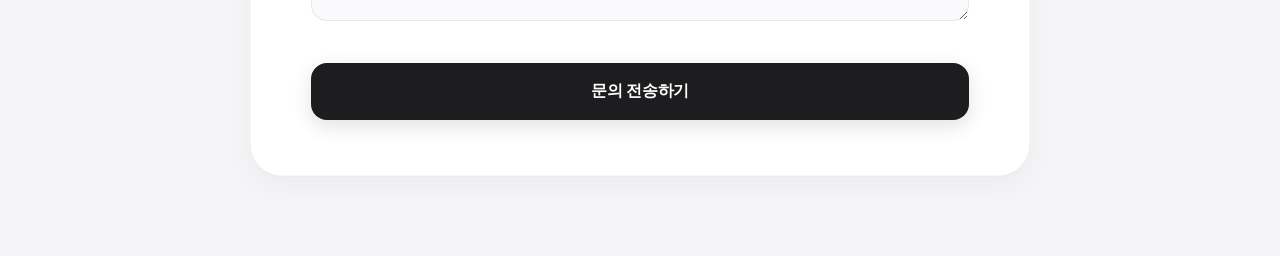
==== commit f14e054d: "Fix HTML encoding issues in index.html" ====
--- a/index.html
+++ b/index.html
@@ -35,7 +35,7 @@
         </div>
     </header>
 
-    <!-- 소개 카드 (강사님 교육 철학 추가 완료) -->
+    <!-- 소개 카드 -->
     <section class="card">
         <h2>소개</h2>
         <p class="intro">
@@ -56,7 +56,7 @@
         </div>
     </section>
 
-    <!-- 자격증 및 전문성 카드 (날짜 완전 삭제) -->
+    <!-- 자격증 및 전문성 카드 (날짜 삭제 완료) -->
     <section class="card">
         <h2>자격증 및 전문성</h2>
         <div class="cert-grid">
--- a/style.css
+++ b/style.css
@@ -168,6 +168,20 @@
     line-height: 1.9;
 }
 
+/* 🌟 교육 철학 강조 박스 스타일 */
+.highlight-quote {
+    display: block;
+    margin-top: 20px;
+    padding: 18px 22px;
+    background-color: var(--accent-light);
+    color: var(--accent-color);
+    border-left: 4px solid var(--accent-color);
+    border-radius: 0 16px 16px 0;
+    font-size: 1.05rem;
+    font-weight: 600;
+    line-height: 1.6;
+}
+
 /* 과목 태그 스타일 */
 .tags {
     display: flex;
@@ -191,7 +205,7 @@
     transform: translateY(-2px);
 }
 
-/* 자격증 그리드 카드 스타일 (날짜 제거됨) */
+/* 자격증 그리드 카드 스타일 */
 .cert-grid {
     display: grid;
     grid-template-columns: repeat(auto-fit, minmax(210px, 1fr));
